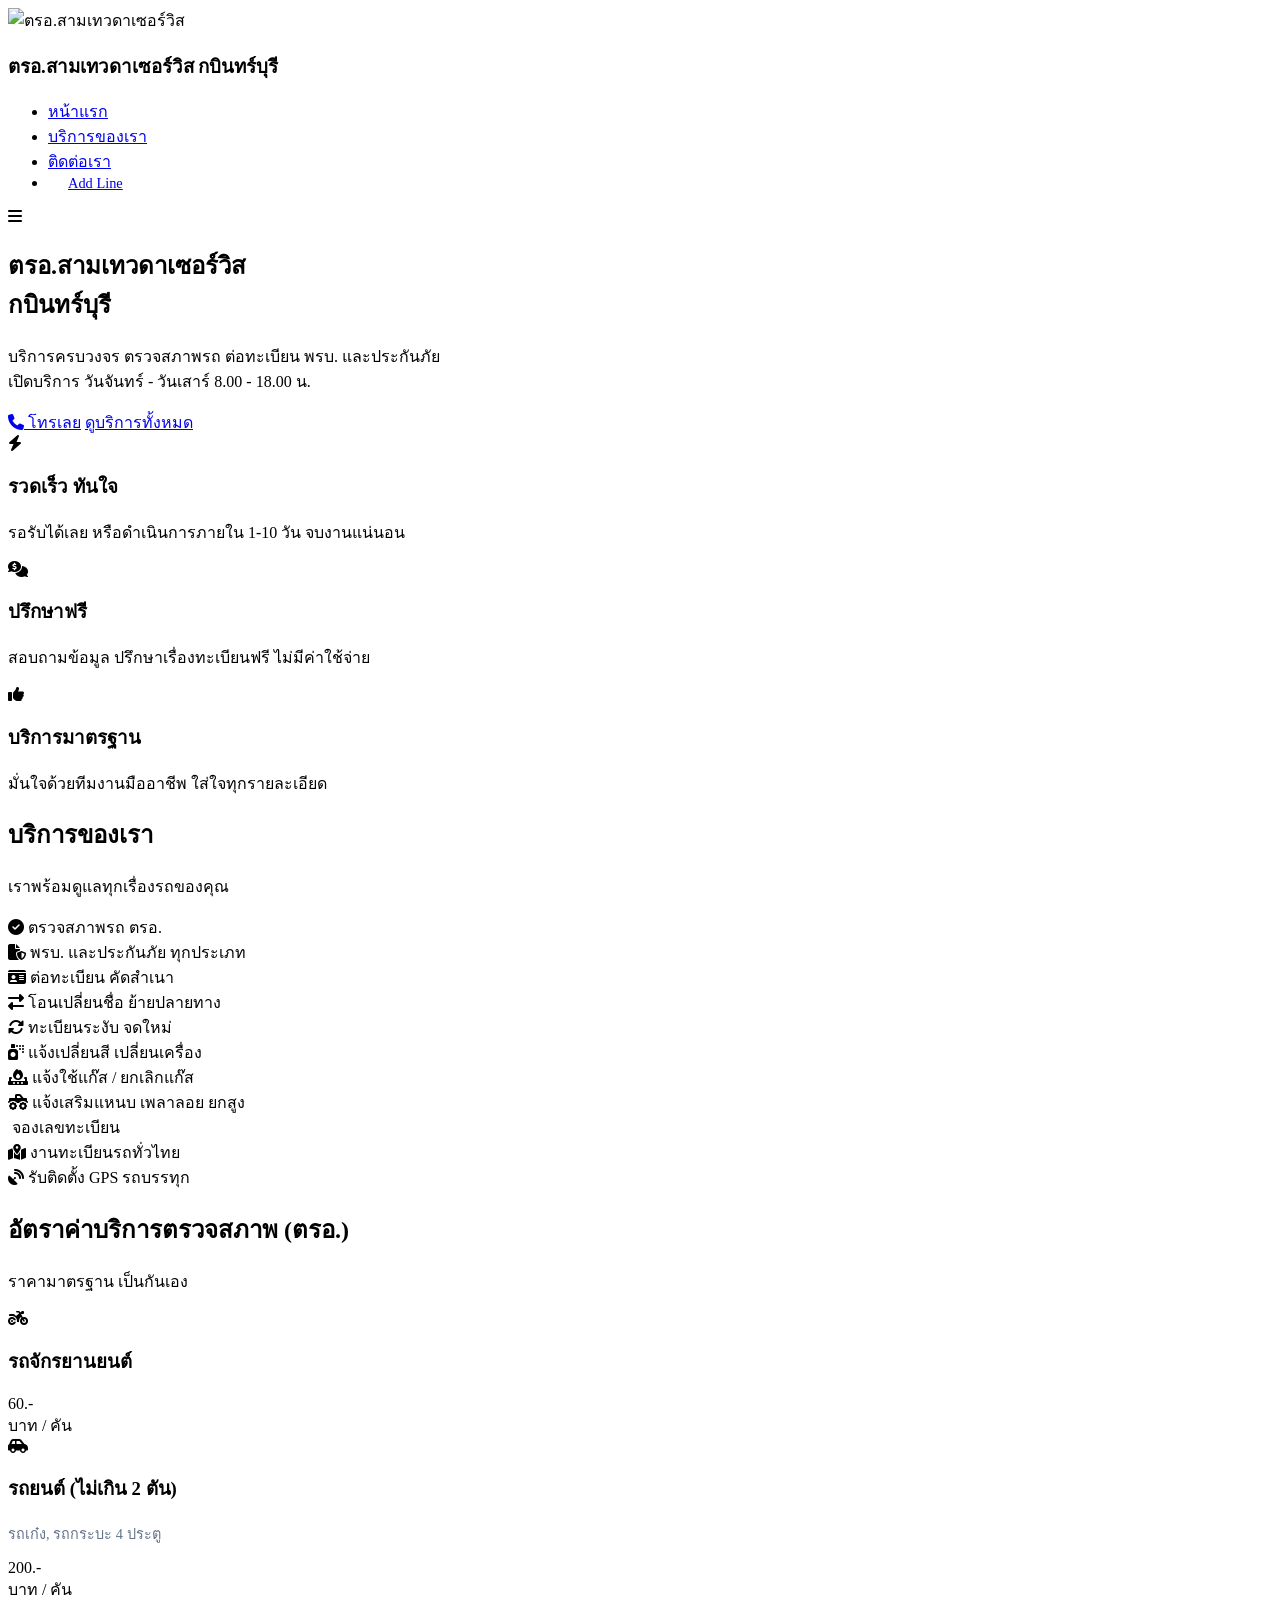
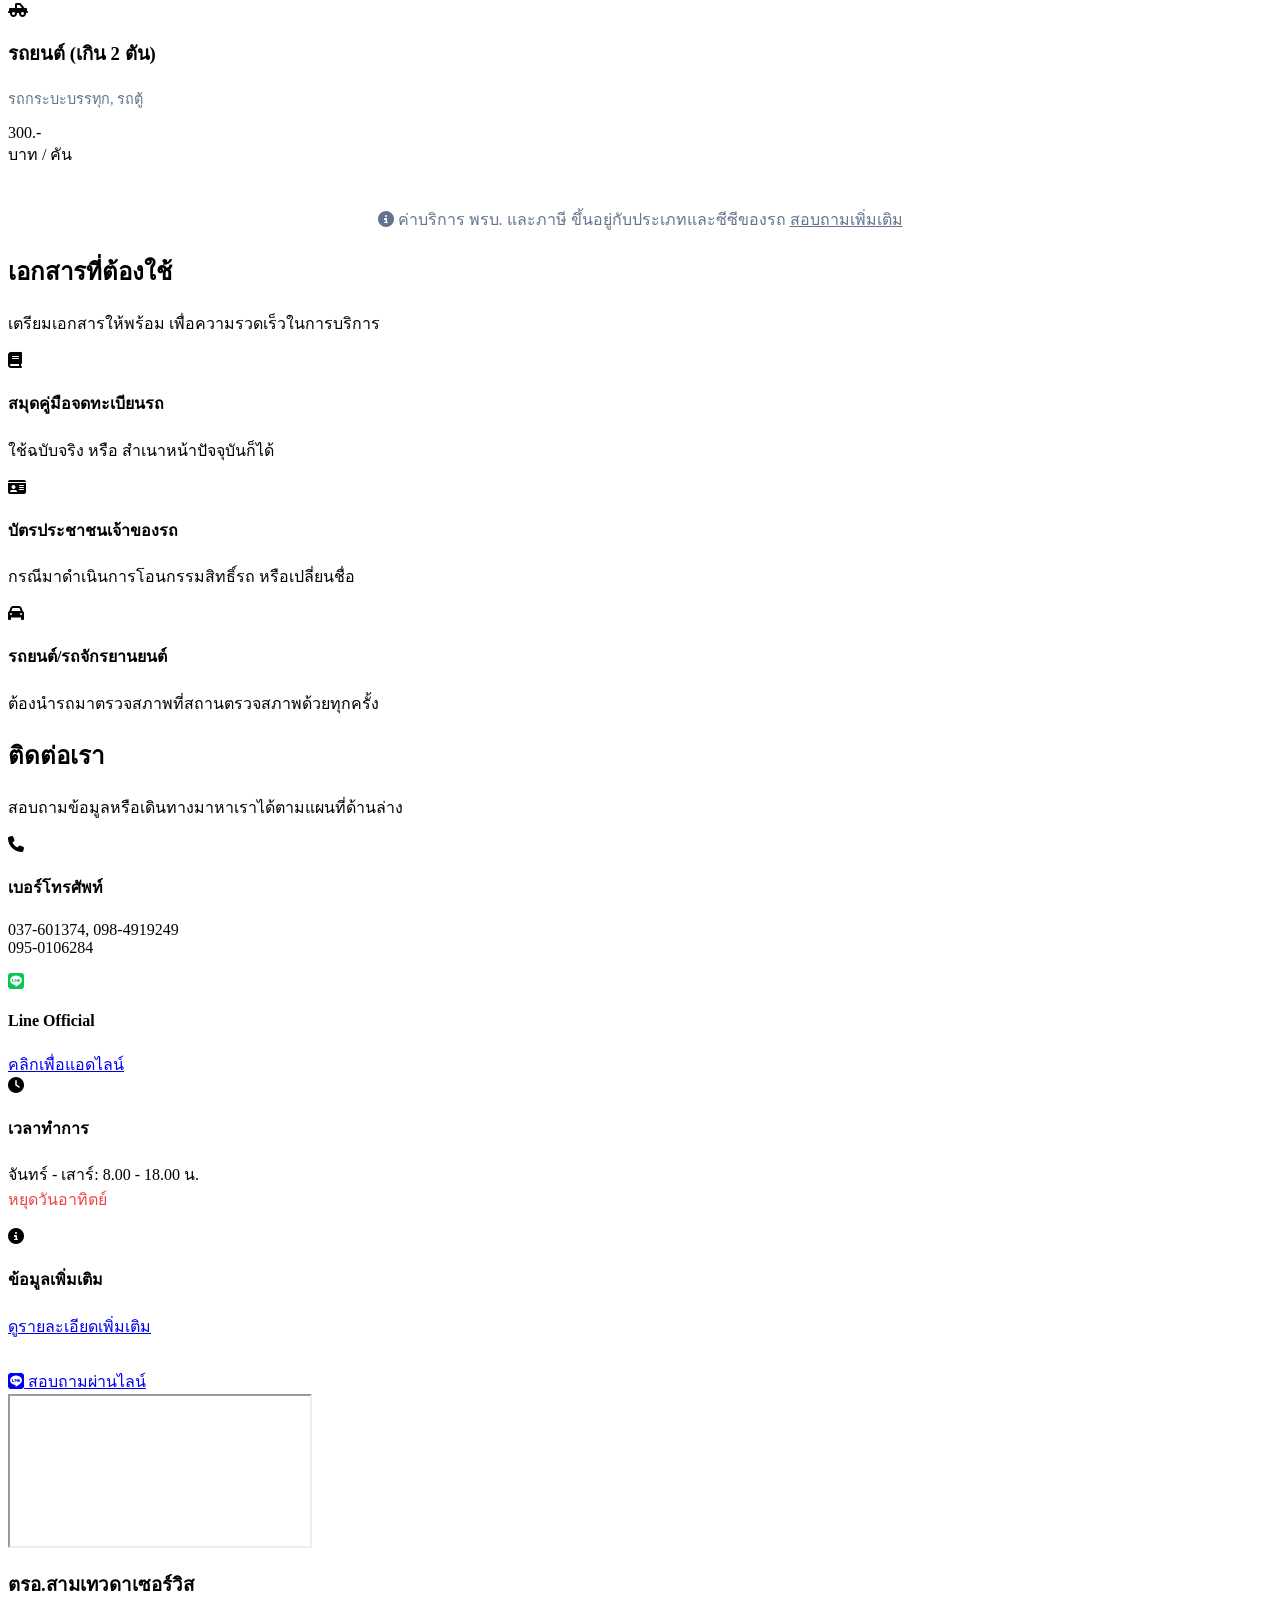
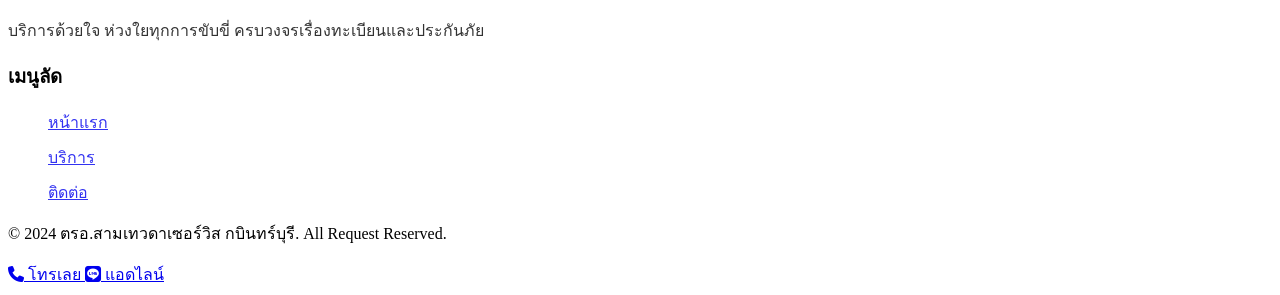
==== index.html @ 5cb48896 "Add files via upload" ====
<!DOCTYPE html>
<html lang="th">

<head>
    <meta charset="UTF-8">
    <meta name="viewport" content="width=device-width, initial-scale=1.0">
    <link rel="icon" href="images/Logo.png" type="image/png">
    <title>ตรอ.สามเทวดาเซอร์วิส กบินทร์บุรี - สถานตรวจสภาพรถครบวงจร</title>
    <meta name="description"
        content="ตรอ.สามเทวดาเซอร์วิส กบินทร์บุรี บริการตรวจสภาพรถ พรบ. ประกันภัย ต่อทะเบียน โอน ย้าย ครบวงจร รวดเร็ว จริงใจ">
    <meta property="og:title" content="ตรอ.สามเทวดาเซอร์วิส กบินทร์บุรี - ตรวจสภาพรถ ต่อทะเบียน ครบวงจร">
    <meta property="og:description"
        content="บริการตรวจสภาพรถ พรบ. ประกันภัย ต่อทะเบียน โอน ย้าย ครบวงจร รวดเร็ว จริงใจ เปิดบริการทุกวันจันทร์-เสาร์">
    <meta property="og:image" content="https://bkps.s3.ap-northeast-1.amazonaws.com/sam-thewada-cover.jpg">
    <!-- Placeholder or use a generic one -->
    <meta property="og:type" content="website">

    <!-- Google Fonts -->
    <link rel="preconnect" href="https://fonts.googleapis.com">
    <link rel="preconnect" href="https://fonts.gstatic.com" crossorigin>
    <link href="https://fonts.googleapis.com/css2?family=Prompt:wght@300;400;500;600;700&display=swap" rel="stylesheet">

    <!-- Font Awesome -->
    <link rel="stylesheet" href="https://cdnjs.cloudflare.com/ajax/libs/font-awesome/6.4.0/css/all.min.css">

    <!-- Custom CSS -->
    <link rel="stylesheet" href="css/style.css">
</head>

<body>

    <!-- Header -->
    <header>
        <div class="container">
            <nav>
                <div class="logo">
                    <img src="images/Logo.png" alt="ตรอ.สามเทวดาเซอร์วิส"
                        style="height: 60px; width: auto; margin-right: 15px;">
                    <h3>ตรอ.สามเทวดาเซอร์วิส <span class="highlight">กบินทร์บุรี</span></h3>
                </div>
                <ul class="nav-links">
                    <li><a href="#home">หน้าแรก</a></li>
                    <li><a href="#services">บริการของเรา</a></li>
                    <li><a href="#contact">ติดต่อเรา</a></li>
                    <li><a href="https://lin.ee/31rnvCD" class="btn btn-primary"
                            style="padding: 8px 20px; font-size: 0.9rem;">Add Line</a></li>
                </ul>
                <div class="mobile-menu-btn">
                    <i class="fa-solid fa-bars"></i>
                </div>
            </nav>
        </div>
    </header>

    <!-- Hero Section -->
    <section id="home" class="hero">
        <div class="container">
            <div class="hero-content">
                <h1>ตรอ.สามเทวดาเซอร์วิส <br><span class="highlight">กบินทร์บุรี</span></h1>
                <p>บริการครบวงจร ตรวจสภาพรถ ต่อทะเบียน พรบ. และประกันภัย<br>เปิดบริการ วันจันทร์ - วันเสาร์ 8.00 - 18.00
                    น.</p>
                <div class="hero-buttons">
                    <a href="tel:0984919249" class="btn btn-primary"><i class="fa-solid fa-phone"></i> โทรเลย</a>
                    <a href="#services" class="btn btn-outline">ดูบริการทั้งหมด</a>
                </div>
            </div>
        </div>
    </section>

    <!-- Highlights -->
    <section class="features">
        <div class="container">
            <div class="features-grid">
                <div class="feature-card">
                    <div class="feature-icon">
                        <i class="fa-solid fa-bolt"></i>
                    </div>
                    <h3>รวดเร็ว ทันใจ</h3>
                    <p>รอรับได้เลย หรือดำเนินการภายใน 1-10 วัน จบงานแน่นอน</p>
                </div>
                <div class="feature-card">
                    <div class="feature-icon">
                        <i class="fa-solid fa-comments-dollar"></i>
                    </div>
                    <h3>ปรึกษาฟรี</h3>
                    <p>สอบถามข้อมูล ปรึกษาเรื่องทะเบียนฟรี ไม่มีค่าใช้จ่าย</p>
                </div>
                <div class="feature-card">
                    <div class="feature-icon">
                        <i class="fa-solid fa-thumbs-up"></i>
                    </div>
                    <h3>บริการมาตรฐาน</h3>
                    <p>มั่นใจด้วยทีมงานมืออาชีพ ใส่ใจทุกรายละเอียด</p>
                </div>
            </div>
        </div>
    </section>



    <!-- Services Section -->
    <section id="services" class="services">
        <div class="container">
            <div class="section-header">
                <h2>บริการของเรา</h2>
                <p>เราพร้อมดูแลทุกเรื่องรถของคุณ</p>
            </div>
            <div class="services-grid">
                <div class="service-item">
                    <i class="fa-solid fa-check-circle"></i>
                    <span class="service-title">ตรวจสภาพรถ ตรอ.</span>
                </div>
                <div class="service-item">
                    <i class="fa-solid fa-file-shield"></i>
                    <span class="service-title">พรบ. และประกันภัย ทุกประเภท</span>
                </div>
                <div class="service-item">
                    <i class="fa-solid fa-id-card"></i>
                    <span class="service-title">ต่อทะเบียน คัดสำเนา</span>
                </div>
                <div class="service-item">
                    <i class="fa-solid fa-right-left"></i>
                    <span class="service-title">โอนเปลี่ยนชื่อ ย้ายปลายทาง</span>
                </div>
                <div class="service-item">
                    <i class="fa-solid fa-rotate"></i>
                    <span class="service-title">ทะเบียนระงับ จดใหม่</span>
                </div>
                <div class="service-item">
                    <i class="fa-solid fa-spray-can"></i>
                    <span class="service-title">แจ้งเปลี่ยนสี เปลี่ยนเครื่อง</span>
                </div>
                <div class="service-item">
                    <i class="fa-solid fa-fire-burner"></i>
                    <span class="service-title">แจ้งใช้แก๊ส / ยกเลิกแก๊ส</span>
                </div>
                <div class="service-item">
                    <i class="fa-solid fa-truck-monster"></i>
                    <span class="service-title">แจ้งเสริมแหนบ เพลาลอย ยกสูง</span>
                </div>
                <div class="service-item">
                    <i class="fa-solid fa-input-numeric"></i>
                    <span class="service-title">จองเลขทะเบียน</span>
                </div>
                <div class="service-item">
                    <i class="fa-solid fa-map-location-dot"></i>
                    <span class="service-title">งานทะเบียนรถทั่วไทย</span>
                </div>
                <div class="service-item">
                    <i class="fa-solid fa-satellite-dish"></i>
                    <span class="service-title">รับติดตั้ง GPS รถบรรทุก</span>
                </div>
            </div>
        </div>
    </section>

    <!-- Pricing Section -->
    <section id="pricing" class="pricing">
        <div class="container">
            <div class="section-header">
                <h2>อัตราค่าบริการตรวจสภาพ (ตรอ.)</h2>
                <p>ราคามาตรฐาน เป็นกันเอง</p>
            </div>
            <div class="pricing-grid">
                <div class="pricing-card">
                    <div class="price-icon"><i class="fa-solid fa-motorcycle"></i></div>
                    <h3>รถจักรยานยนต์</h3>
                    <div class="price-amount">60.-</div>
                    <div class="price-unit">บาท / คัน</div>
                </div>
                <div class="pricing-card">
                    <div class="price-icon"><i class="fa-solid fa-car-side"></i></div>
                    <h3>รถยนต์ (ไม่เกิน 2 ตัน)</h3>
                    <p style="color: #64748b; font-size: 0.9rem;">รถเก๋ง, รถกระบะ 4 ประตู</p>
                    <div class="price-amount">200.-</div>
                    <div class="price-unit">บาท / คัน</div>
                </div>
                <div class="pricing-card">
                    <div class="price-icon"><i class="fa-solid fa-truck-pickup"></i></div>
                    <h3>รถยนต์ (เกิน 2 ตัน)</h3>
                    <p style="color: #64748b; font-size: 0.9rem;">รถกระบะบรรทุก, รถตู้</p>
                    <div class="price-amount">300.-</div>
                    <div class="price-unit">บาท / คัน</div>
                </div>
            </div>
            <div style="text-align: center; margin-top: 40px;">
                <p style="color: #64748b;"><i class="fa-solid fa-circle-info"></i> ค่าบริการ พรบ. และภาษี
                    ขึ้นอยู่กับประเภทและซีซีของรถ <a href="#contact"
                        style="color: var(--secondary-color); text-decoration: underline;">สอบถามเพิ่มเติม</a></p>
            </div>
        </div>
    </section>

    <!-- FAQ Section -->
    <section class="faq">
        <div class="container">
            <div class="section-header">
                <h2>เอกสารที่ต้องใช้</h2>
                <p>เตรียมเอกสารให้พร้อม เพื่อความรวดเร็วในการบริการ</p>
            </div>
            <div class="faq-grid">
                <div class="faq-item">
                    <div class="faq-icon"><i class="fa-solid fa-book"></i></div>
                    <div>
                        <h4>สมุดคู่มือจดทะเบียนรถ</h4>
                        <p>ใช้ฉบับจริง หรือ สำเนาหน้าปัจจุบันก็ได้</p>
                    </div>
                </div>
                <div class="faq-item">
                    <div class="faq-icon"><i class="fa-solid fa-id-card"></i></div>
                    <div>
                        <h4>บัตรประชาชนเจ้าของรถ</h4>
                        <p>กรณีมาดำเนินการโอนกรรมสิทธิ์รถ หรือเปลี่ยนชื่อ</p>
                    </div>
                </div>
                <div class="faq-item">
                    <div class="faq-icon"><i class="fa-solid fa-car"></i></div>
                    <div>
                        <h4>รถยนต์/รถจักรยานยนต์</h4>
                        <p>ต้องนำรถมาตรวจสภาพที่สถานตรวจสภาพด้วยทุกครั้ง</p>
                    </div>
                </div>
            </div>
        </div>
    </section>

    <!-- Map & Contact Info -->
    <section id="contact" class="contact">
        <div class="container">
            <div class="section-header">
                <h2>ติดต่อเรา</h2>
                <p>สอบถามข้อมูลหรือเดินทางมาหาเราได้ตามแผนที่ด้านล่าง</p>
            </div>
            <div class="contact-container">
                <!-- Info Side -->
                <div class="contact-info-card">
                    <div class="contact-item">
                        <div class="contact-icon"><i class="fa-solid fa-phone"></i></div>
                        <div>
                            <h4>เบอร์โทรศัพท์</h4>
                            <p>037-601374, 098-4919249<br>095-0106284</p>
                        </div>
                    </div>
                    <div class="contact-item">
                        <div class="contact-icon"><i class="fa-brands fa-line" style="color: #06c755;"></i></div>
                        <div>
                            <h4>Line Official</h4>
                            <a href="https://lin.ee/31rnvCD" target="_blank" class="link-hover">คลิกเพื่อแอดไลน์</a>
                        </div>
                    </div>
                    <div class="contact-item">
                        <div class="contact-icon"><i class="fa-solid fa-clock"></i></div>
                        <div>
                            <h4>เวลาทำการ</h4>
                            <p>จันทร์ - เสาร์: 8.00 - 18.00 น.<br><span style="color: #ef4444;">หยุดวันอาทิตย์</span>
                            </p>
                        </div>
                    </div>
                    <div class="contact-item">
                        <div class="contact-icon"><i class="fa-solid fa-circle-info"></i></div>
                        <div>
                            <h4>ข้อมูลเพิ่มเติม</h4>
                            <a href="https://shorturl.asia/XlH3n" target="_blank">ดูรายละเอียดเพิ่มเติม</a>
                        </div>
                    </div>

                    <div style="margin-top: 30px;">
                        <a href="https://lin.ee/31rnvCD" class="btn btn-primary" style="width: 100%;">
                            <i class="fa-brands fa-line"></i> สอบถามผ่านไลน์
                        </a>
                    </div>
                </div>



                <!-- Map Side -->
                <div class="map-container">
                    <iframe
                        src="https://www.google.com/maps/embed?pb=!1m18!1m12!1m3!1d3862.583307431798!2d101.7615655759132!3d14.075428789316506!2m3!1f0!2f0!3f0!3m2!1i1024!2i768!4f13.1!3m3!1m2!1s0x311c5770c6555555%3A0x6b5c0c8c0c8c0c8c!2z4LiV4Lij4LitLuC4quC4suC4oeC5gOC4l-C4p-C4lOC4suC5gOC4i-C4reC4o-C5jOC4p--C4tOC4qQ!5e0!3m2!1sth!2sth!4v1700000000000!5m2!1sth!2sth"
                        allowfullscreen="" loading="lazy" referrerpolicy="no-referrer-when-downgrade">
                    </iframe>
                </div>
            </div>
            <!-- Fix Map Iframe source -->
            <script>
                // Post-load fix to try setting a working map or just a button if it fails
                const mapFrame = document.querySelector('.map-container iframe');
                // Using a search query embed which is free and works
                mapFrame.src = "https://maps.google.com/maps?q=ตรอ.สามเทวดาเซอร์วิส+กบินทร์บุรี&t=&z=15&ie=UTF8&iwloc=&output=embed";
            </script>
        </div>
    </section>

    <!-- Footer -->
    <footer>
        <div class="container">
            <div class="footer-content">
                <div class="footer-col" style="flex: 1; min-width: 250px;">
                    <h3>ตรอ.สามเทวดาเซอร์วิส</h3>
                    <p style="opacity: 0.8;">บริการด้วยใจ ห่วงใยทุกการขับขี่ ครบวงจรเรื่องทะเบียนและประกันภัย</p>
                </div>
                <div class="footer-col">
                    <h3>เมนูลัด</h3>
                    <ul style="list-style: none; opacity: 0.8;">
                        <li style="margin-bottom: 10px;"><a href="#home">หน้าแรก</a></li>
                        <li style="margin-bottom: 10px;"><a href="#services">บริการ</a></li>
                        <li><a href="#contact">ติดต่อ</a></li>
                    </ul>
                </div>
            </div>
            <div class="footer-bottom">
                <p>&copy; 2024 ตรอ.สามเทวดาเซอร์วิส กบินทร์บุรี. All Request Reserved.</p>
            </div>
        </div>
    </footer>

    <div class="sticky-footer">
        <a href="tel:0984919249" class="sticky-btn call">
            <i class="fa-solid fa-phone"></i> โทรเลย
        </a>
        <a href="https://lin.ee/31rnvCD" target="_blank" class="sticky-btn line">
            <i class="fa-brands fa-line"></i> แอดไลน์
        </a>
    </div>

    <script src="js/script.js"></script>
</body>

</html>
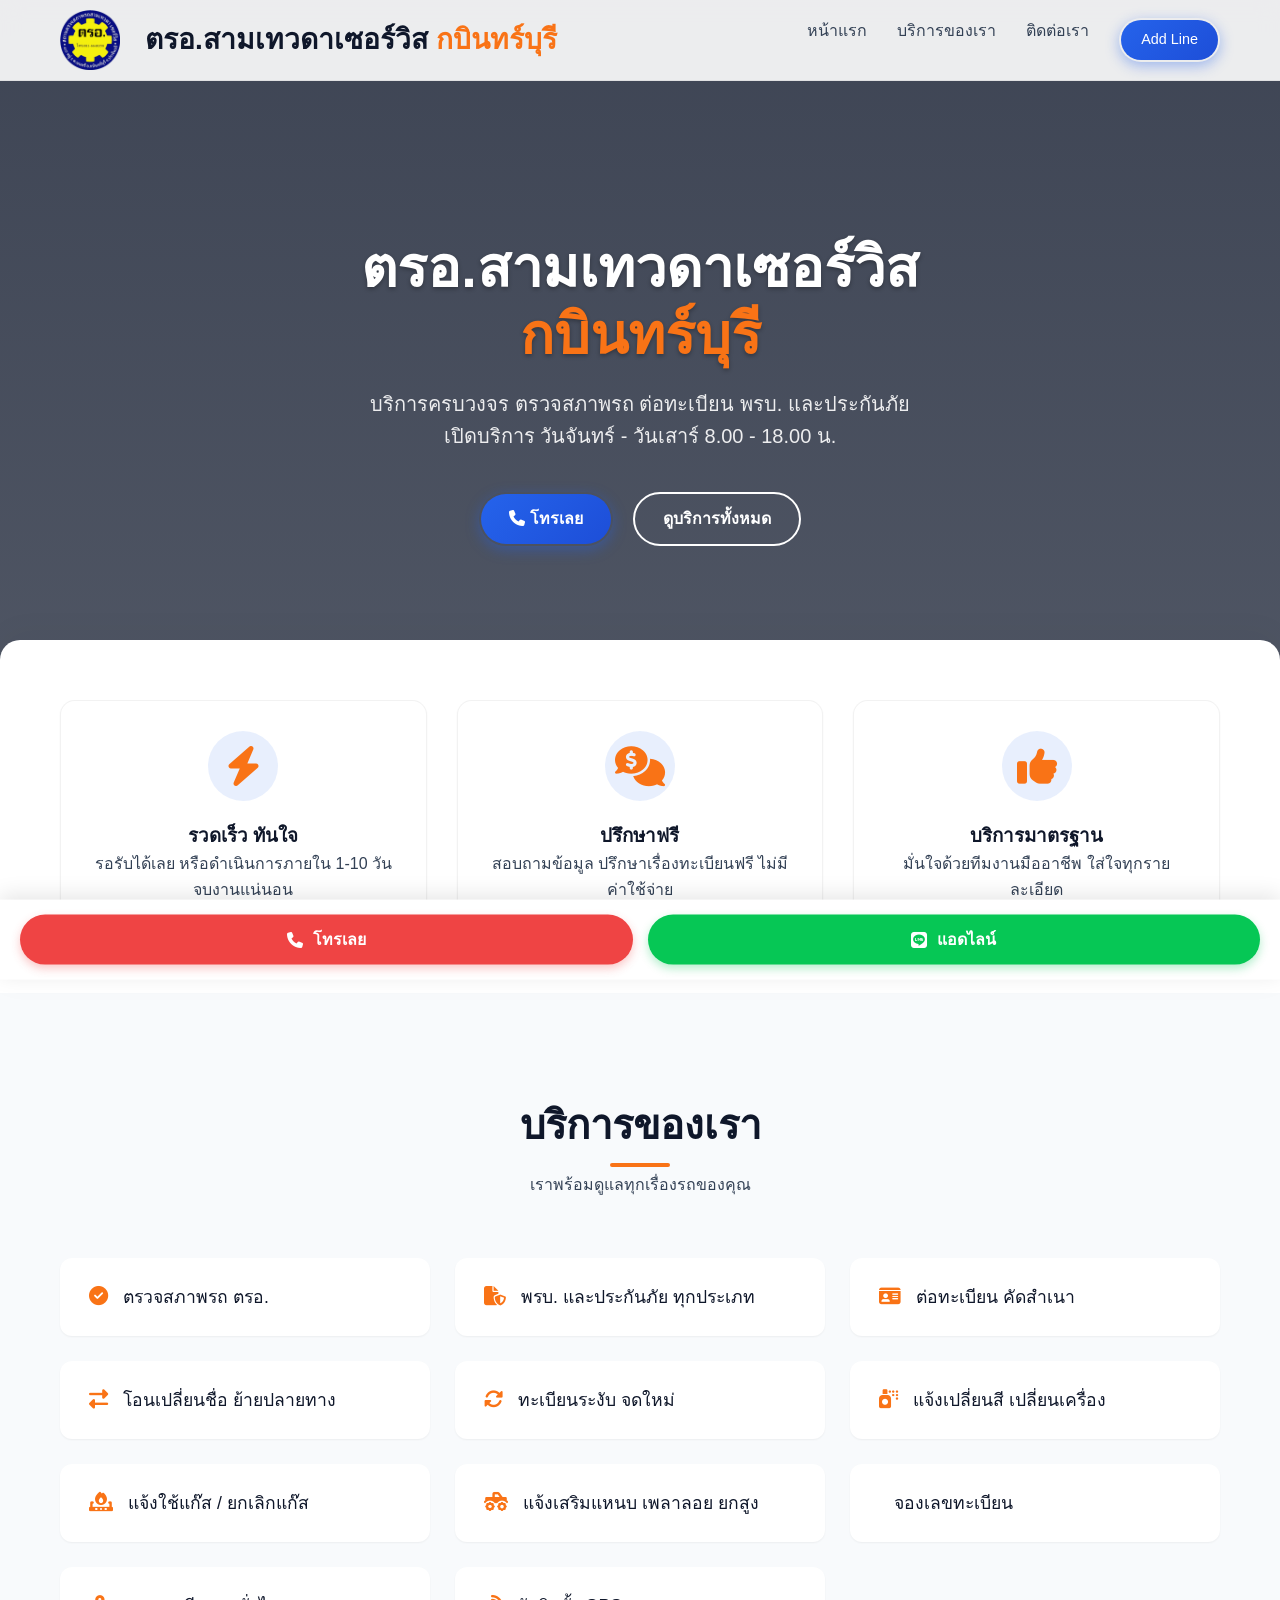
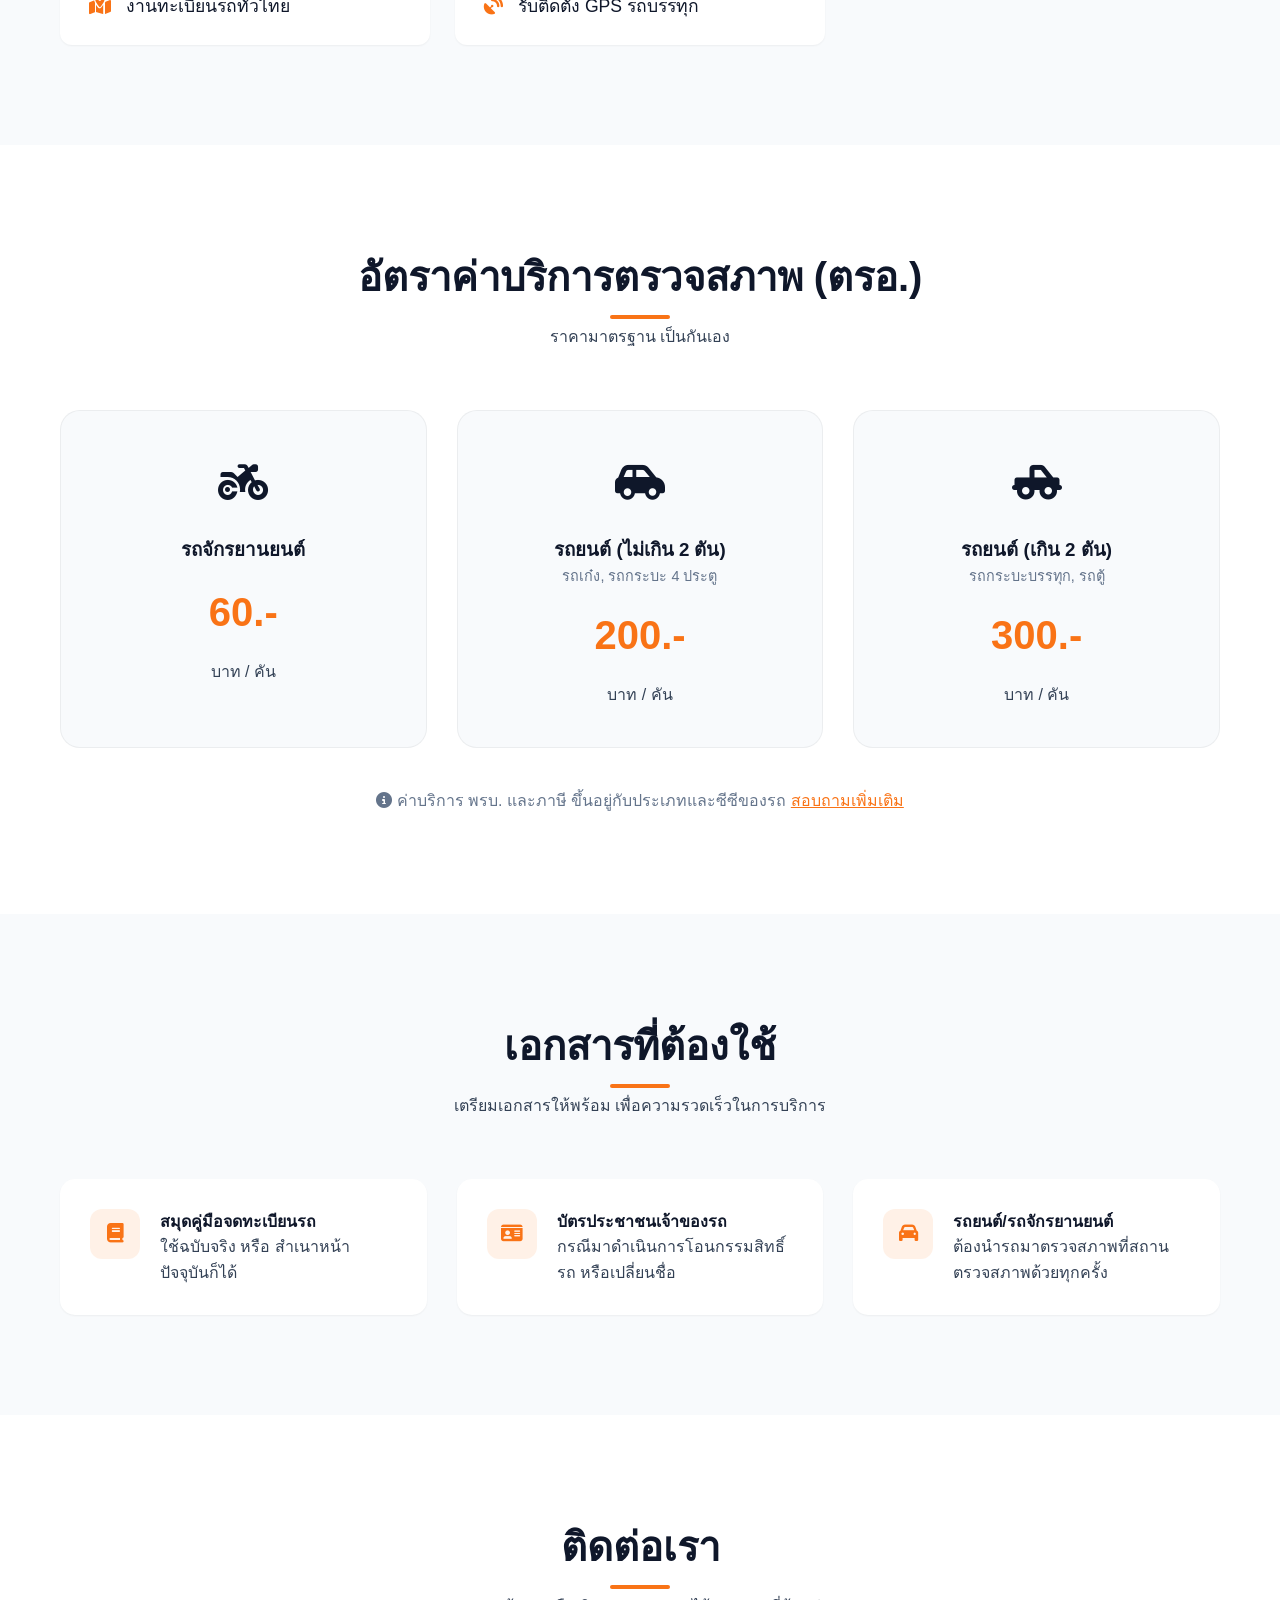
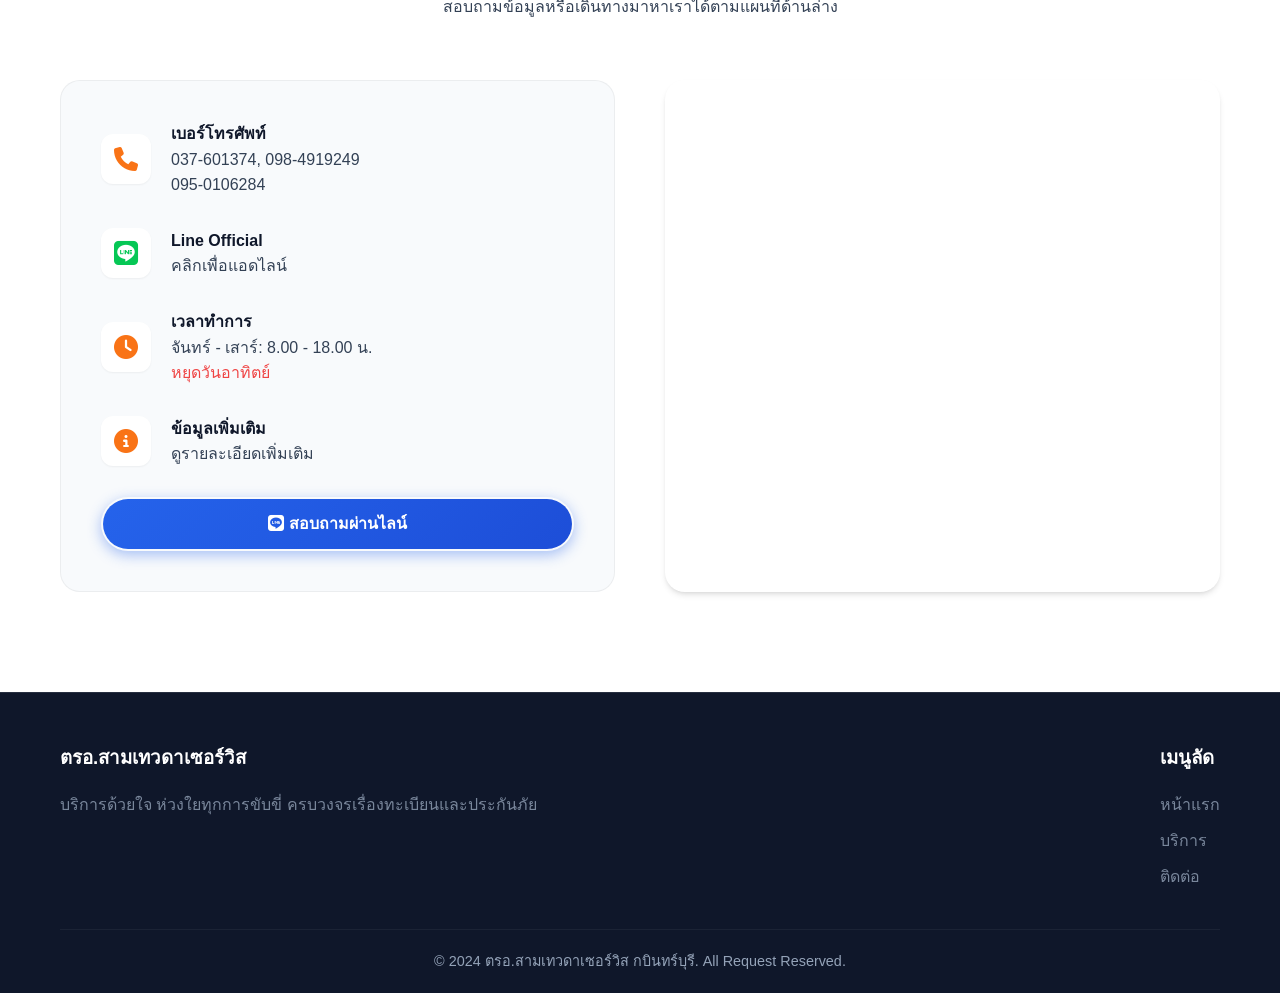
==== commit 1c3b8c76: "edit panht file" ====
--- a/index.html
+++ b/index.html
@@ -4,7 +4,7 @@
 <head>
     <meta charset="UTF-8">
     <meta name="viewport" content="width=device-width, initial-scale=1.0">
-    <link rel="icon" href="images/Logo.png" type="image/png">
+    <link rel="icon" href="Logo.png" type="image/png">
     <title>ตรอ.สามเทวดาเซอร์วิส กบินทร์บุรี - สถานตรวจสภาพรถครบวงจร</title>
     <meta name="description"
         content="ตรอ.สามเทวดาเซอร์วิส กบินทร์บุรี บริการตรวจสภาพรถ พรบ. ประกันภัย ต่อทะเบียน โอน ย้าย ครบวงจร รวดเร็ว จริงใจ">
@@ -24,7 +24,7 @@
     <link rel="stylesheet" href="https://cdnjs.cloudflare.com/ajax/libs/font-awesome/6.4.0/css/all.min.css">
 
     <!-- Custom CSS -->
-    <link rel="stylesheet" href="css/style.css">
+    <link rel="stylesheet" href="style.css">
 </head>
 
 <body>
@@ -34,7 +34,7 @@
         <div class="container">
             <nav>
                 <div class="logo">
-                    <img src="images/Logo.png" alt="ตรอ.สามเทวดาเซอร์วิส"
+                    <img src="Logo.png" alt="ตรอ.สามเทวดาเซอร์วิส"
                         style="height: 60px; width: auto; margin-right: 15px;">
                     <h3>ตรอ.สามเทวดาเซอร์วิส <span class="highlight">กบินทร์บุรี</span></h3>
                 </div>
@@ -323,7 +323,7 @@
         </a>
     </div>
 
-    <script src="js/script.js"></script>
+    <script src="script.js"></script>
 </body>
 
-</html>+</html>
--- a/style.css
+++ b/style.css
@@ -0,0 +1,602 @@
+:root {
+    --primary-color: #0F172A;
+    /* Deep Navy */
+    --secondary-color: #F97316;
+    /* Vibrant Orange */
+    --accent-color: #38BDF8;
+    /* Sky Blue */
+    --text-color: #334155;
+    --light-bg: #F8FAFC;
+    --white: #FFFFFF;
+    --glass-bg: rgba(255, 255, 255, 0.9);
+    --glass-border: rgba(255, 255, 255, 0.2);
+    --shadow-sm: 0 1px 2px 0 rgb(0 0 0 / 0.05);
+    --shadow-md: 0 4px 6px -1px rgb(0 0 0 / 0.1), 0 2px 4px -2px rgb(0 0 0 / 0.1);
+    --shadow-lg: 0 10px 15px -3px rgb(0 0 0 / 0.1), 0 4px 6px -4px rgb(0 0 0 / 0.1);
+    --font-main: 'Prompt', sans-serif;
+}
+
+* {
+    margin: 0;
+    padding: 0;
+    box-sizing: border-box;
+    scroll-behavior: smooth;
+}
+
+body {
+    font-family: var(--font-main);
+    color: var(--text-color);
+    background-color: var(--light-bg);
+    line-height: 1.6;
+    overflow-x: hidden;
+}
+
+/* Typography */
+h1,
+h2,
+h3,
+h4 {
+    font-weight: 600;
+    color: var(--primary-color);
+}
+
+a {
+    text-decoration: none;
+    color: inherit;
+    transition: all 0.3s ease;
+}
+
+.container {
+    max-width: 1200px;
+    margin: 0 auto;
+    padding: 0 20px;
+}
+
+.btn {
+    display: inline-block;
+    padding: 12px 28px;
+    border-radius: 50px;
+    font-weight: 600;
+    cursor: pointer;
+    transition: all 0.3s ease;
+    text-align: center;
+}
+
+.btn-primary {
+    background: linear-gradient(135deg, #2563EB, #1D4ED8);
+    color: var(--white);
+    border: 2px solid transparent;
+    background-clip: padding-box;
+    position: relative;
+    box-shadow: 0 4px 14px 0 rgba(37, 99, 235, 0.39);
+}
+
+.btn-primary::before {
+    content: '';
+    position: absolute;
+    top: -2px;
+    bottom: -2px;
+    left: -2px;
+    right: -2px;
+    background: var(--gradient-accent);
+    z-index: -1;
+    border-radius: 50px;
+}
+
+.btn-primary:hover {
+    transform: translateY(-2px);
+    box-shadow: 0 6px 20px 0 rgba(37, 99, 235, 0.23);
+}
+
+.btn-outline {
+    border: 2px solid var(--white);
+    color: var(--white);
+    background: transparent;
+}
+
+.btn-outline:hover {
+    background: var(--white);
+    color: var(--primary-color);
+}
+
+/* Header */
+header {
+    background: var(--glass-bg);
+    backdrop-filter: blur(10px);
+    -webkit-backdrop-filter: blur(10px);
+    position: fixed;
+    width: 100%;
+    top: 0;
+    z-index: 1000;
+    border-bottom: 1px solid rgba(0, 0, 0, 0.05);
+}
+
+nav {
+    display: flex;
+    justify-content: space-between;
+    align-items: center;
+    height: 80px;
+}
+
+.logo {
+    font-size: 1.5rem;
+    font-weight: 700;
+    color: var(--primary-color);
+    display: flex;
+    align-items: center;
+    gap: 10px;
+}
+
+.logo span {
+    color: var(--secondary-color);
+}
+
+.nav-links {
+    display: flex;
+    gap: 30px;
+    list-style: none;
+}
+
+.nav-links a {
+    font-weight: 500;
+    position: relative;
+}
+
+.nav-links a::after {
+    content: '';
+    position: absolute;
+    width: 0;
+    height: 2px;
+    bottom: -4px;
+    left: 0;
+    background-color: var(--secondary-color);
+    transition: width 0.3s ease;
+}
+
+.nav-links a:hover::after {
+    width: 100%;
+}
+
+.mobile-menu-btn {
+    display: none;
+    font-size: 1.5rem;
+    cursor: pointer;
+}
+
+/* Hero Section */
+.hero {
+    padding: 160px 0 100px;
+    background: linear-gradient(rgba(15, 23, 42, 0.8), rgba(15, 23, 42, 0.7)), url('../images/Banner.png');
+    background-size: cover;
+    background-position: center;
+    background-attachment: fixed;
+    color: var(--white);
+    text-align: center;
+    min-height: 80vh;
+    display: flex;
+    align-items: center;
+    position: relative;
+    overflow: hidden;
+}
+
+.hero-content {
+    position: relative;
+    z-index: 1;
+    max-width: 800px;
+    margin: 0 auto;
+}
+
+.hero h1 {
+    font-size: 3.5rem;
+    line-height: 1.2;
+    margin-bottom: 20px;
+    color: var(--white);
+    text-shadow: 0 2px 4px rgba(0, 0, 0, 0.3);
+}
+
+.hero p {
+    font-size: 1.25rem;
+    margin-bottom: 40px;
+    opacity: 0.9;
+}
+
+.highlight {
+    color: var(--secondary-color);
+    font-weight: 700;
+}
+
+.hero-buttons {
+    display: flex;
+    gap: 20px;
+    justify-content: center;
+    flex-wrap: wrap;
+}
+
+/* Features/Highlights */
+.features {
+    padding: 60px 0;
+    background: var(--white);
+    margin-top: -80px;
+    position: relative;
+    z-index: 10;
+    border-radius: 20px 20px 0 0;
+    box-shadow: 0 -10px 30px rgba(0, 0, 0, 0.03);
+}
+
+.features-grid {
+    display: grid;
+    grid-template-columns: repeat(auto-fit, minmax(280px, 1fr));
+    gap: 30px;
+}
+
+.feature-card {
+    text-align: center;
+    padding: 30px;
+    border-radius: 15px;
+    background: var(--white);
+    box-shadow: var(--shadow-sm);
+    border: 1px solid rgba(0, 0, 0, 0.05);
+    transition: transform 0.3s ease, box-shadow 0.3s ease;
+}
+
+.feature-card:hover {
+    transform: translateY(-5px);
+    box-shadow: var(--shadow-lg);
+}
+
+.feature-icon {
+    font-size: 2.5rem;
+    color: var(--secondary-color);
+    margin-bottom: 15px;
+    background: rgba(37, 99, 235, 0.1);
+    width: 70px;
+    height: 70px;
+    display: flex;
+    align-items: center;
+    justify-content: center;
+    border-radius: 50%;
+    margin: 0 auto 20px;
+}
+
+/* Services Section */
+.services {
+    padding: 100px 0;
+    background: var(--light-bg);
+}
+
+.section-header {
+    text-align: center;
+    margin-bottom: 60px;
+}
+
+.section-header h2 {
+    font-size: 2.5rem;
+    margin-bottom: 15px;
+    position: relative;
+    display: inline-block;
+}
+
+.section-header h2::after {
+    content: '';
+    position: absolute;
+    bottom: -10px;
+    left: 50%;
+    transform: translateX(-50%);
+    width: 60px;
+    height: 4px;
+    background: var(--secondary-color);
+    border-radius: 2px;
+}
+
+.services-grid {
+    display: grid;
+    grid-template-columns: repeat(auto-fill, minmax(300px, 1fr));
+    gap: 25px;
+}
+
+.service-item {
+    background: var(--white);
+    padding: 25px;
+    border-radius: 12px;
+    box-shadow: var(--shadow-sm);
+    display: flex;
+    align-items: flex-start;
+    gap: 15px;
+    transition: all 0.3s ease;
+    border-left: 4px solid transparent;
+}
+
+.service-item:hover {
+    border-left: 4px solid var(--secondary-color);
+    box-shadow: var(--shadow-md);
+    transform: translateX(5px);
+}
+
+.service-item i {
+    color: var(--secondary-color);
+    font-size: 1.2rem;
+    margin-top: 4px;
+}
+
+.service-title {
+    font-weight: 500;
+    font-size: 1.1rem;
+    color: var(--primary-color);
+}
+
+/* Cta Section */
+.cta-section {
+    padding: 80px 0;
+    background: linear-gradient(135deg, var(--primary-color), #1e293b);
+    color: var(--white);
+    text-align: center;
+}
+
+/* Contact Section */
+.contact {
+    padding: 100px 0;
+    background: var(--white);
+}
+
+.contact-container {
+    display: grid;
+    grid-template-columns: 1fr 1fr;
+    gap: 50px;
+    align-items: start;
+}
+
+.contact-info-card {
+    background: var(--light-bg);
+    padding: 40px;
+    border-radius: 20px;
+    border: 1px solid rgba(0, 0, 0, 0.05);
+}
+
+.contact-item {
+    display: flex;
+    align-items: center;
+    gap: 20px;
+    margin-bottom: 30px;
+}
+
+.contact-icon {
+    width: 50px;
+    height: 50px;
+    background: var(--white);
+    border-radius: 12px;
+    display: flex;
+    align-items: center;
+    justify-content: center;
+    color: var(--secondary-color);
+    font-size: 1.5rem;
+    box-shadow: var(--shadow-sm);
+}
+
+.map-container {
+    height: 100%;
+    min-height: 450px;
+    border-radius: 20px;
+    overflow: hidden;
+    box-shadow: var(--shadow-md);
+}
+
+.map-container iframe {
+    width: 100%;
+    height: 100%;
+    border: none;
+}
+
+/* Footer */
+footer {
+    background: var(--primary-color);
+    color: #94a3b8;
+    padding: 50px 0 20px;
+    border-top: 1px solid rgba(255, 255, 255, 0.1);
+}
+
+.footer-content {
+    display: flex;
+    justify-content: space-between;
+    flex-wrap: wrap;
+    gap: 40px;
+    margin-bottom: 40px;
+}
+
+.footer-col h3 {
+    color: var(--white);
+    margin-bottom: 20px;
+}
+
+.footer-bottom {
+    text-align: center;
+    padding-top: 20px;
+    border-top: 1px solid rgba(255, 255, 255, 0.05);
+    font-size: 0.9rem;
+}
+
+/* Responsive */
+@media (max-width: 768px) {
+    .nav-links {
+        display: none;
+        flex-direction: column;
+        position: absolute;
+        top: 80px;
+        left: 0;
+        width: 100%;
+        background: var(--white);
+        padding: 20px;
+        box-shadow: var(--shadow-lg);
+        text-align: center;
+    }
+
+    .nav-links.active {
+        display: flex;
+    }
+
+    .mobile-menu-btn {
+        display: block;
+    }
+
+    .hero h1 {
+        font-size: 2.2rem;
+    }
+
+    .contact-container {
+        grid-template-columns: 1fr;
+    }
+
+    h1 {
+        font-size: 2rem;
+    }
+}
+
+/* Pricing Section */
+.pricing {
+    padding: 100px 0;
+    background: var(--white);
+    position: relative;
+    z-index: 5;
+}
+
+.pricing-grid {
+    display: grid;
+    grid-template-columns: repeat(auto-fit, minmax(250px, 1fr));
+    gap: 30px;
+    margin-top: 40px;
+}
+
+.pricing-card {
+    background: var(--light-bg);
+    padding: 40px 30px;
+    border-radius: 20px;
+    text-align: center;
+    transition: all 0.3s ease;
+    border: 1px solid rgba(0, 0, 0, 0.05);
+    position: relative;
+    overflow: hidden;
+}
+
+.pricing-card:hover {
+    transform: translateY(-10px);
+    box-shadow: var(--shadow-lg);
+    border-color: var(--secondary-color);
+}
+
+.pricing-card::before {
+    content: '';
+    position: absolute;
+    top: 0;
+    left: 0;
+    width: 100%;
+    height: 5px;
+    background: var(--secondary-color);
+    transform: scaleX(0);
+    transition: transform 0.3s ease;
+}
+
+.pricing-card:hover::before {
+    transform: scaleX(1);
+}
+
+.price-icon {
+    font-size: 2.5rem;
+    color: var(--primary-color);
+    margin-bottom: 20px;
+}
+
+.price-amount {
+    font-size: 2.5rem;
+    font-weight: 700;
+    color: var(--secondary-color);
+    margin: 15px 0;
+}
+
+.price-unit {
+    font-size: 1rem;
+    color: var(--text-color);
+    font-weight: 400;
+}
+
+/* FAQ Section */
+.faq {
+    padding: 100px 0;
+    background: var(--light-bg);
+}
+
+.faq-grid {
+    display: grid;
+    grid-template-columns: repeat(auto-fit, minmax(300px, 1fr));
+    gap: 30px;
+}
+
+.faq-item {
+    background: var(--white);
+    padding: 30px;
+    border-radius: 15px;
+    box-shadow: var(--shadow-sm);
+    display: flex;
+    gap: 20px;
+    align-items: flex-start;
+}
+
+.faq-icon {
+    min-width: 50px;
+    height: 50px;
+    background: rgba(249, 115, 22, 0.1);
+    border-radius: 12px;
+    display: flex;
+    align-items: center;
+    justify-content: center;
+    color: var(--secondary-color);
+    font-size: 1.2rem;
+}
+
+/* Sticky Footer (Mobile) */
+.sticky-footer {
+    position: fixed;
+    bottom: 0;
+    left: 0;
+    width: 100%;
+    background: var(--white);
+    padding: 15px 20px;
+    display: flex;
+    gap: 15px;
+    box-shadow: 0 -5px 20px rgba(0, 0, 0, 0.1);
+    z-index: 2000;
+    transform: translateY(100%);
+    transition: transform 0.3s ease;
+}
+
+@media (max-width: 768px) {
+    .sticky-footer {
+        transform: translateY(0);
+    }
+
+    body {
+        padding-bottom: 80px;
+        /* Prevent content from being hidden */
+    }
+}
+
+.sticky-btn {
+    flex: 1;
+    display: flex;
+    align-items: center;
+    justify-content: center;
+    gap: 10px;
+    padding: 12px;
+    border-radius: 50px;
+    font-weight: 600;
+    color: var(--white);
+    font-size: 1rem;
+}
+
+.sticky-btn.call {
+    background: #ef4444;
+    box-shadow: 0 4px 10px rgba(239, 68, 68, 0.3);
+}
+
+.sticky-btn.line {
+    background: #06c755;
+    box-shadow: 0 4px 10px rgba(6, 199, 85, 0.3);
+}
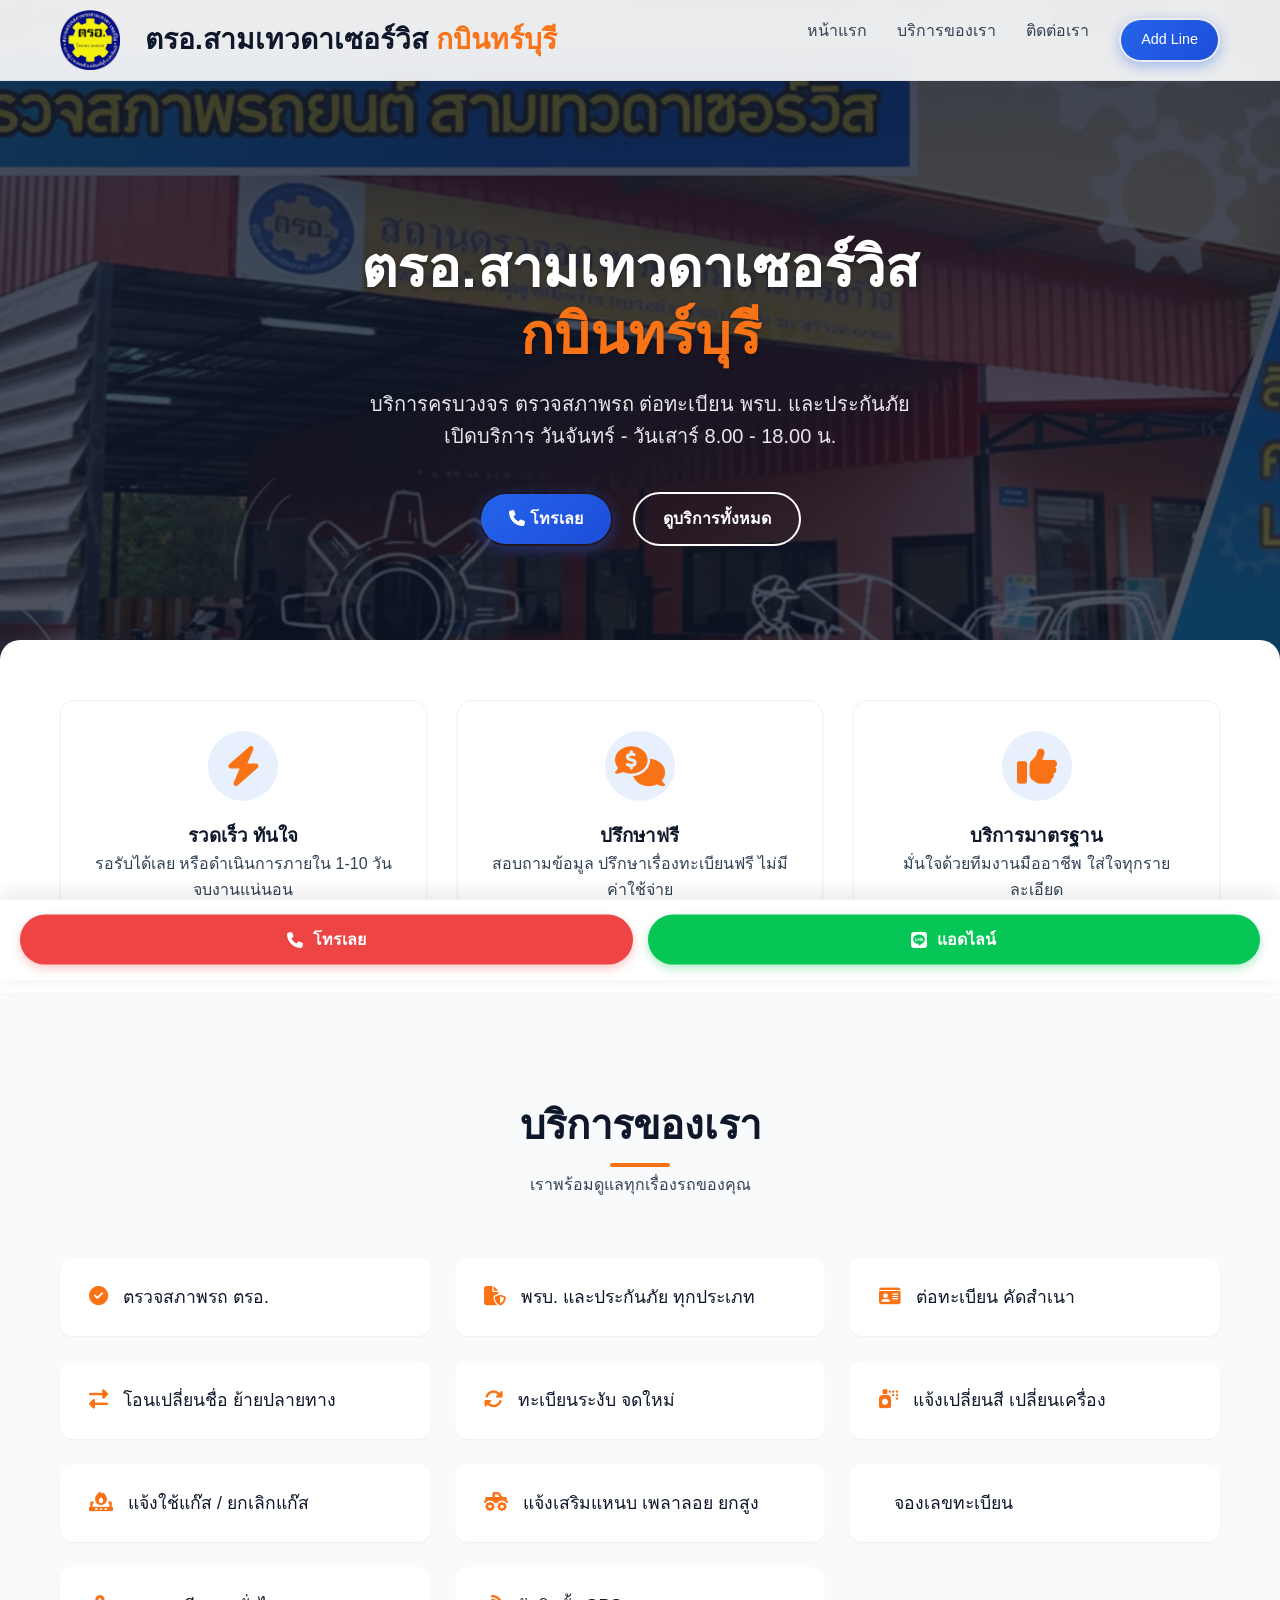
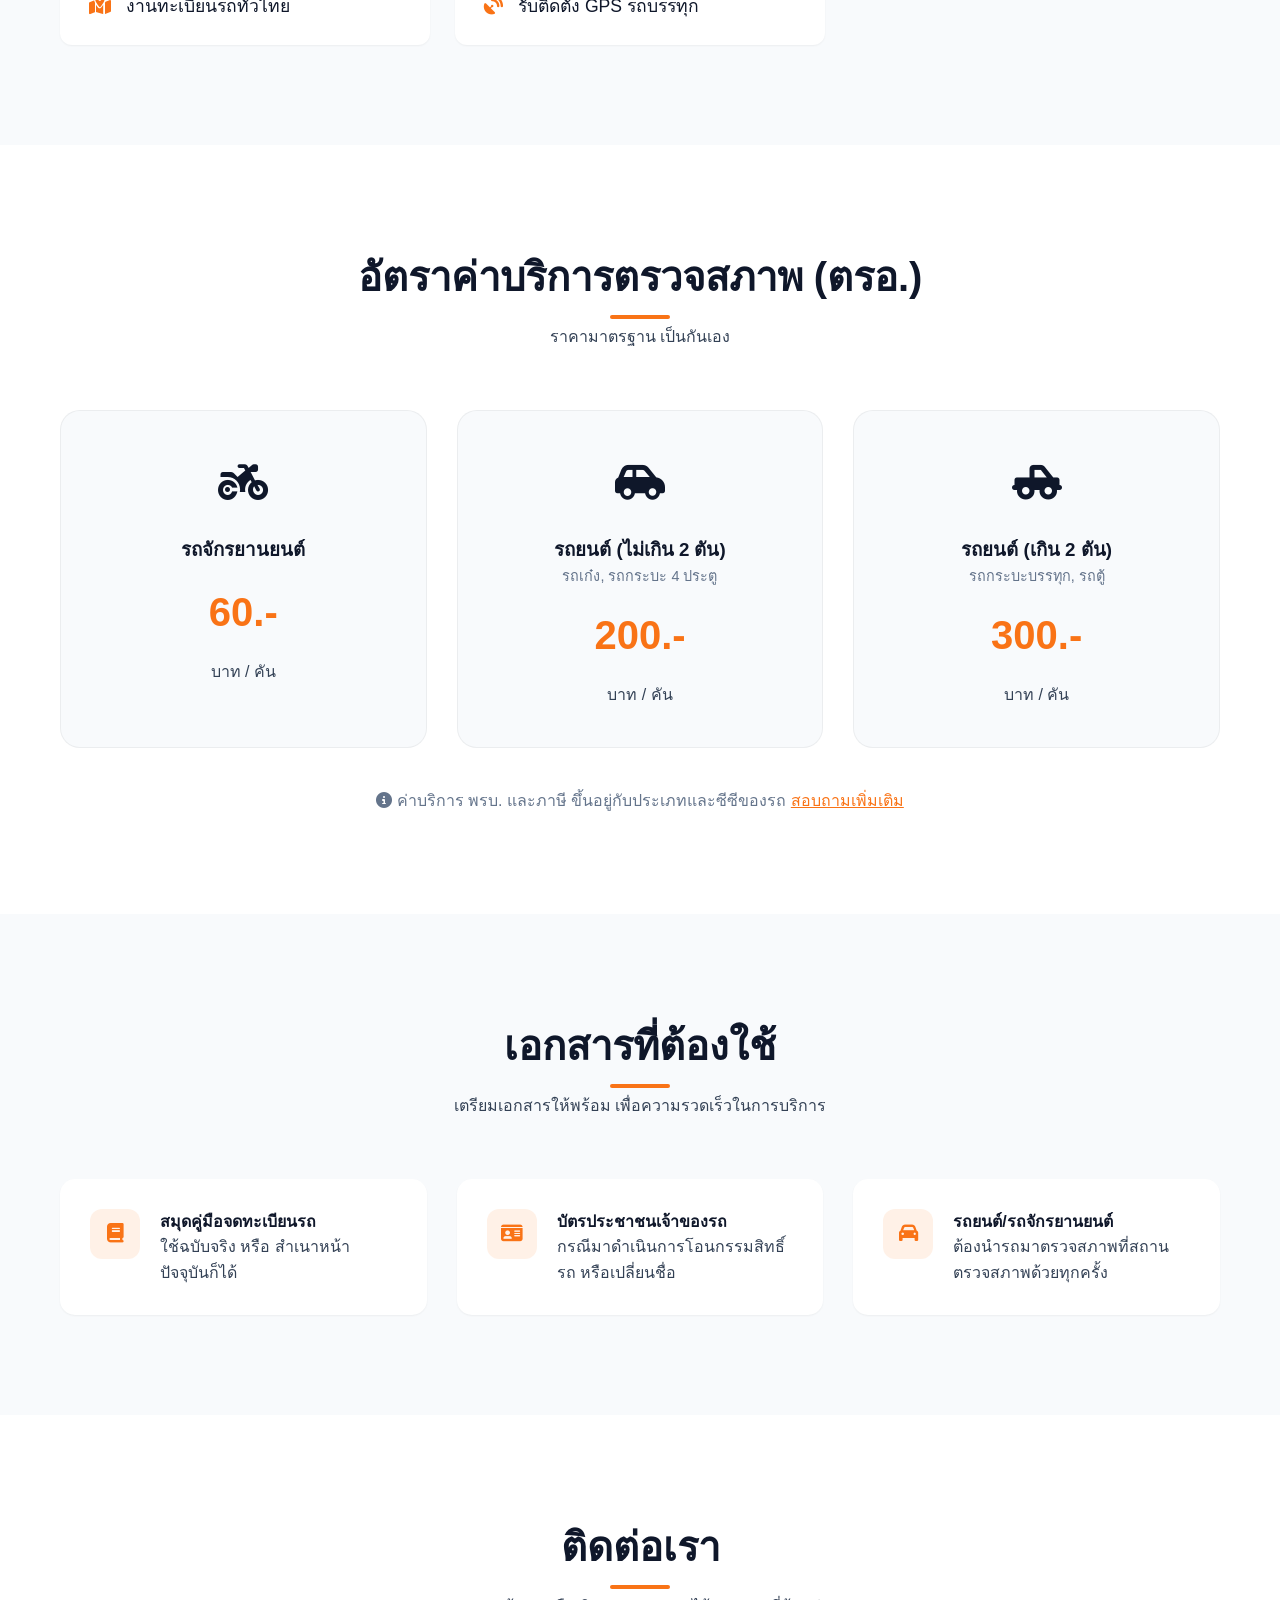
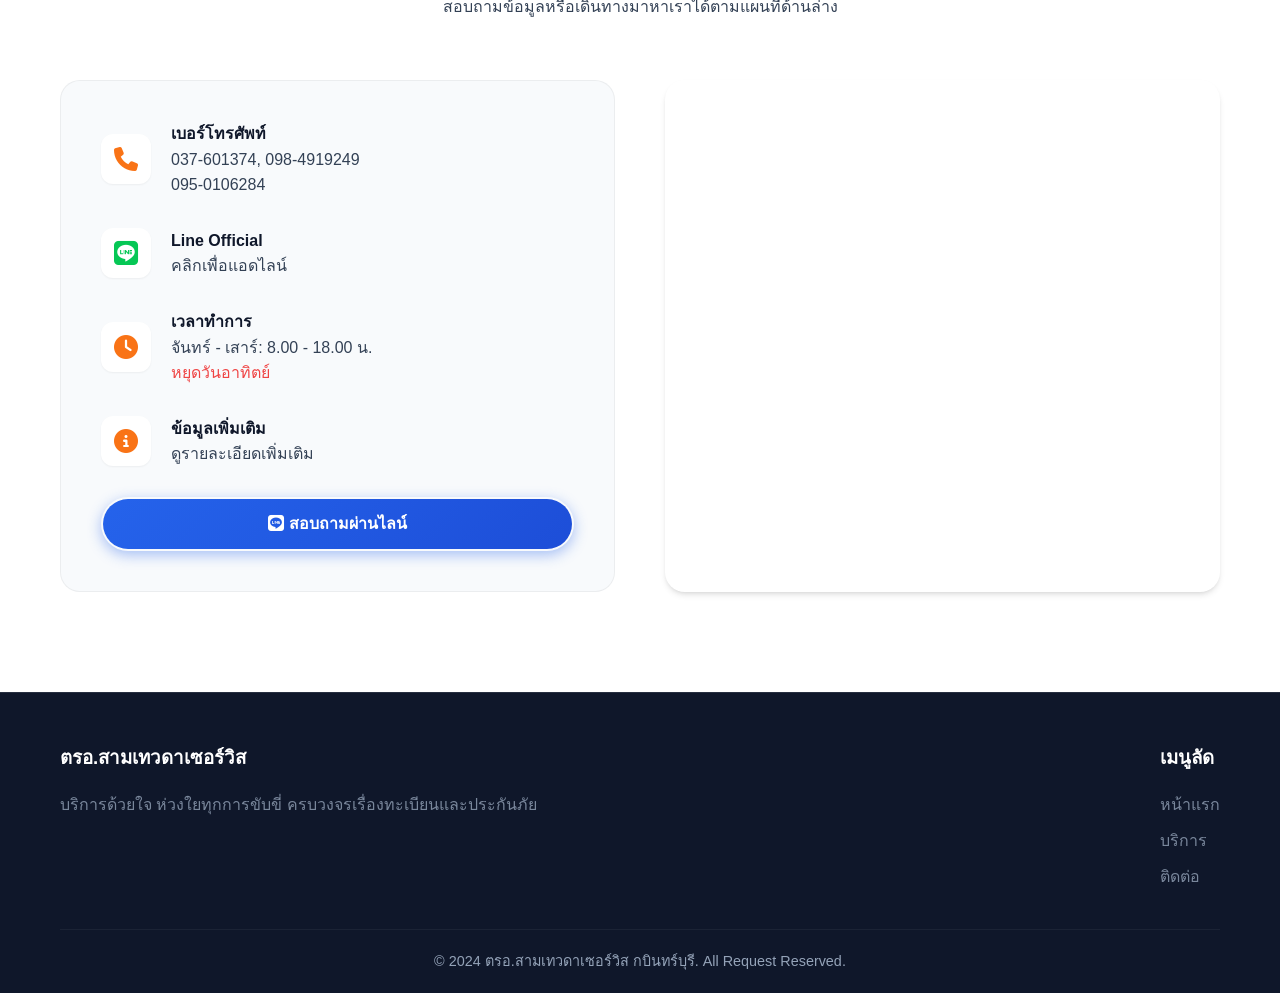
==== commit 5f2656e6: "chang telphone" ====
--- a/index.html
+++ b/index.html
@@ -60,7 +60,7 @@
                 <p>บริการครบวงจร ตรวจสภาพรถ ต่อทะเบียน พรบ. และประกันภัย<br>เปิดบริการ วันจันทร์ - วันเสาร์ 8.00 - 18.00
                     น.</p>
                 <div class="hero-buttons">
-                    <a href="tel:0984919249" class="btn btn-primary"><i class="fa-solid fa-phone"></i> โทรเลย</a>
+                    <a href="tel:037601374" class="btn btn-primary"><i class="fa-solid fa-phone"></i> โทรเลย</a>
                     <a href="#services" class="btn btn-outline">ดูบริการทั้งหมด</a>
                 </div>
             </div>
@@ -315,7 +315,7 @@
     </footer>
 
     <div class="sticky-footer">
-        <a href="tel:0984919249" class="sticky-btn call">
+        <a href="tel:037601374" class="sticky-btn call">
             <i class="fa-solid fa-phone"></i> โทรเลย
         </a>
         <a href="https://lin.ee/31rnvCD" target="_blank" class="sticky-btn line">
@@ -327,3 +327,4 @@
 </body>
 
 </html>
+
--- a/style.css
+++ b/style.css
@@ -166,7 +166,7 @@
 /* Hero Section */
 .hero {
     padding: 160px 0 100px;
-    background: linear-gradient(rgba(15, 23, 42, 0.8), rgba(15, 23, 42, 0.7)), url('../images/Banner.png');
+    background: linear-gradient(rgba(15, 23, 42, 0.8), rgba(15, 23, 42, 0.7)), url('Banner.png');
     background-size: cover;
     background-position: center;
     background-attachment: fixed;
@@ -599,4 +599,5 @@
 .sticky-btn.line {
     background: #06c755;
     box-shadow: 0 4px 10px rgba(6, 199, 85, 0.3);
-}+
+}
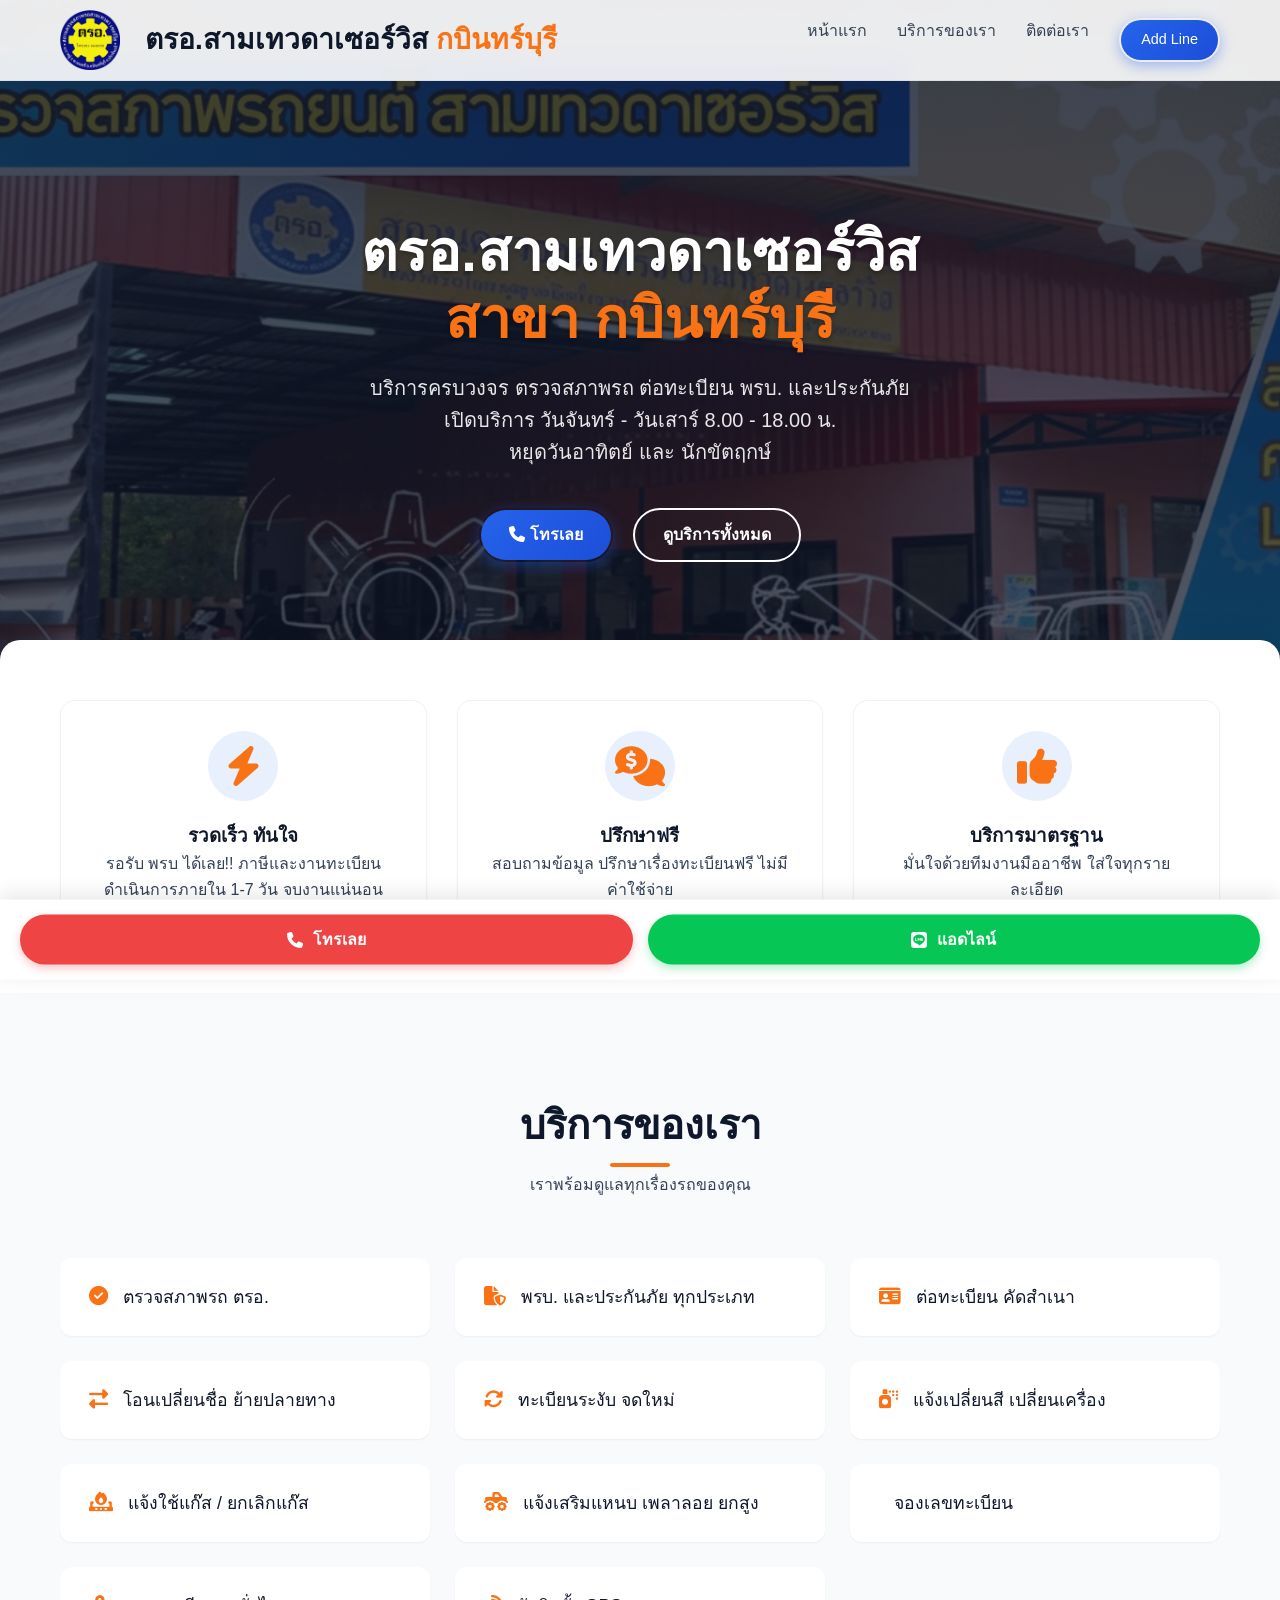
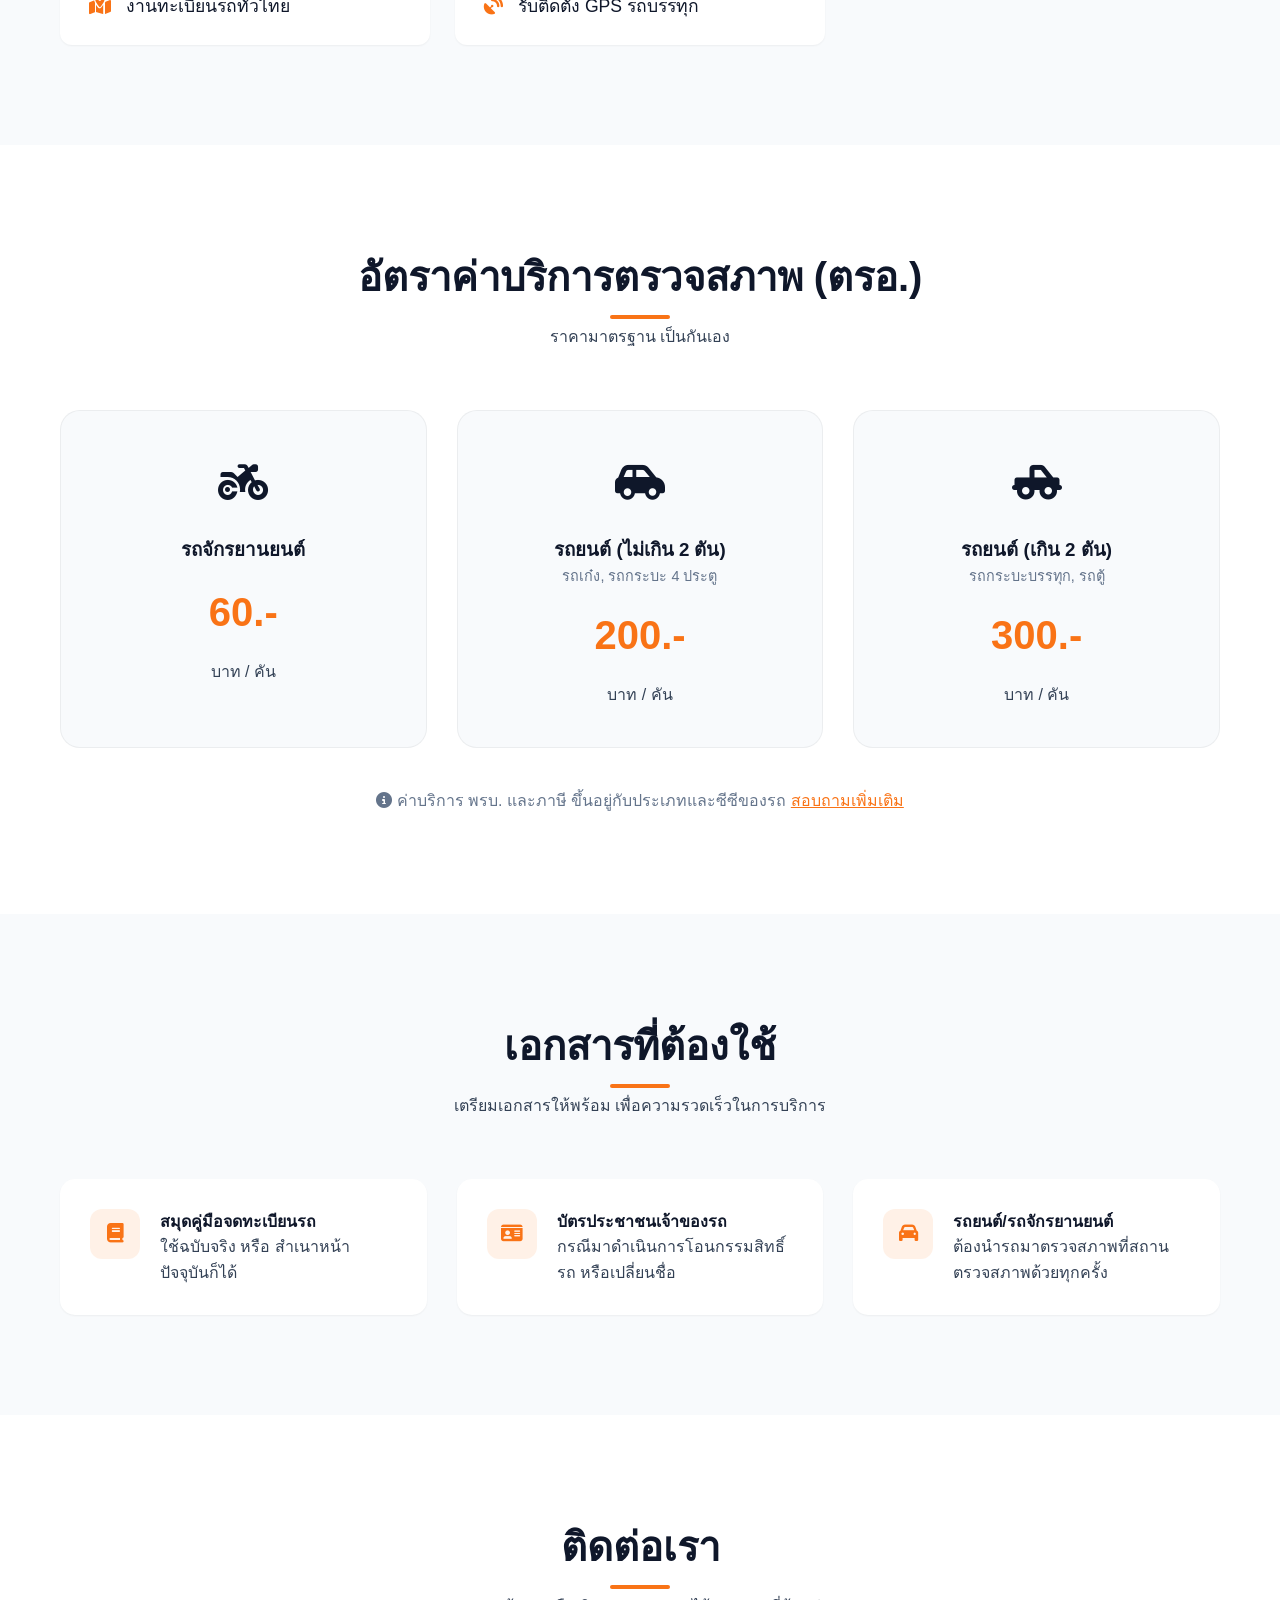
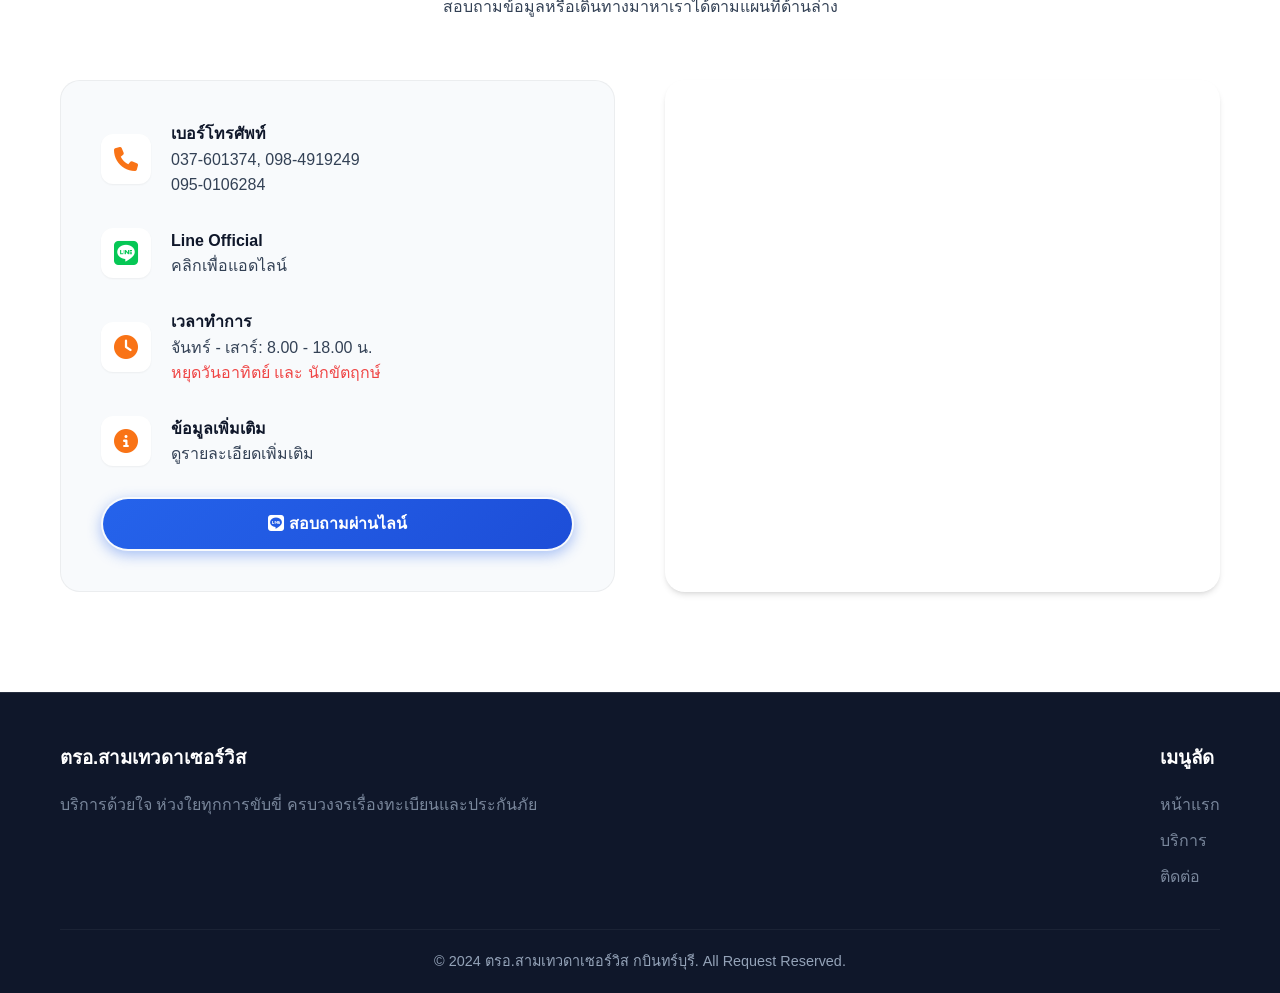
==== commit 7d440b1d: "chang deteil" ====
--- a/index.html
+++ b/index.html
@@ -5,7 +5,7 @@
     <meta charset="UTF-8">
     <meta name="viewport" content="width=device-width, initial-scale=1.0">
     <link rel="icon" href="Logo.png" type="image/png">
-    <title>ตรอ.สามเทวดาเซอร์วิส กบินทร์บุรี - สถานตรวจสภาพรถครบวงจร</title>
+    <title>ตรอ.สามเทวดาเซอร์วิส กบินทร์บุรี</title>
     <meta name="description"
         content="ตรอ.สามเทวดาเซอร์วิส กบินทร์บุรี บริการตรวจสภาพรถ พรบ. ประกันภัย ต่อทะเบียน โอน ย้าย ครบวงจร รวดเร็ว จริงใจ">
     <meta property="og:title" content="ตรอ.สามเทวดาเซอร์วิส กบินทร์บุรี - ตรวจสภาพรถ ต่อทะเบียน ครบวงจร">
@@ -56,9 +56,8 @@
     <section id="home" class="hero">
         <div class="container">
             <div class="hero-content">
-                <h1>ตรอ.สามเทวดาเซอร์วิส <br><span class="highlight">กบินทร์บุรี</span></h1>
-                <p>บริการครบวงจร ตรวจสภาพรถ ต่อทะเบียน พรบ. และประกันภัย<br>เปิดบริการ วันจันทร์ - วันเสาร์ 8.00 - 18.00
-                    น.</p>
+                <h1>ตรอ.สามเทวดาเซอร์วิส <br><span class="highlight">สาขา กบินทร์บุรี</span></h1>
+                <p>บริการครบวงจร ตรวจสภาพรถ ต่อทะเบียน พรบ. และประกันภัย<br>เปิดบริการ วันจันทร์ - วันเสาร์ 8.00 - 18.00 น.<br>หยุดวันอาทิตย์ และ นักขัตฤกษ์</p>
                 <div class="hero-buttons">
                     <a href="tel:037601374" class="btn btn-primary"><i class="fa-solid fa-phone"></i> โทรเลย</a>
                     <a href="#services" class="btn btn-outline">ดูบริการทั้งหมด</a>
@@ -76,7 +75,7 @@
                         <i class="fa-solid fa-bolt"></i>
                     </div>
                     <h3>รวดเร็ว ทันใจ</h3>
-                    <p>รอรับได้เลย หรือดำเนินการภายใน 1-10 วัน จบงานแน่นอน</p>
+                    <p>รอรับ พรบ ได้เลย!! ภาษีและงานทะเบียน ดำเนินการภายใน 1-7 วัน จบงานแน่นอน</p>
                 </div>
                 <div class="feature-card">
                     <div class="feature-icon">
@@ -252,7 +251,7 @@
                         <div class="contact-icon"><i class="fa-solid fa-clock"></i></div>
                         <div>
                             <h4>เวลาทำการ</h4>
-                            <p>จันทร์ - เสาร์: 8.00 - 18.00 น.<br><span style="color: #ef4444;">หยุดวันอาทิตย์</span>
+                            <p>จันทร์ - เสาร์: 8.00 - 18.00 น.<br><span style="color: #ef4444;">หยุดวันอาทิตย์ และ นักขัตฤกษ์</span>
                             </p>
                         </div>
                     </div>
@@ -328,3 +327,4 @@
 
 </html>
 
+
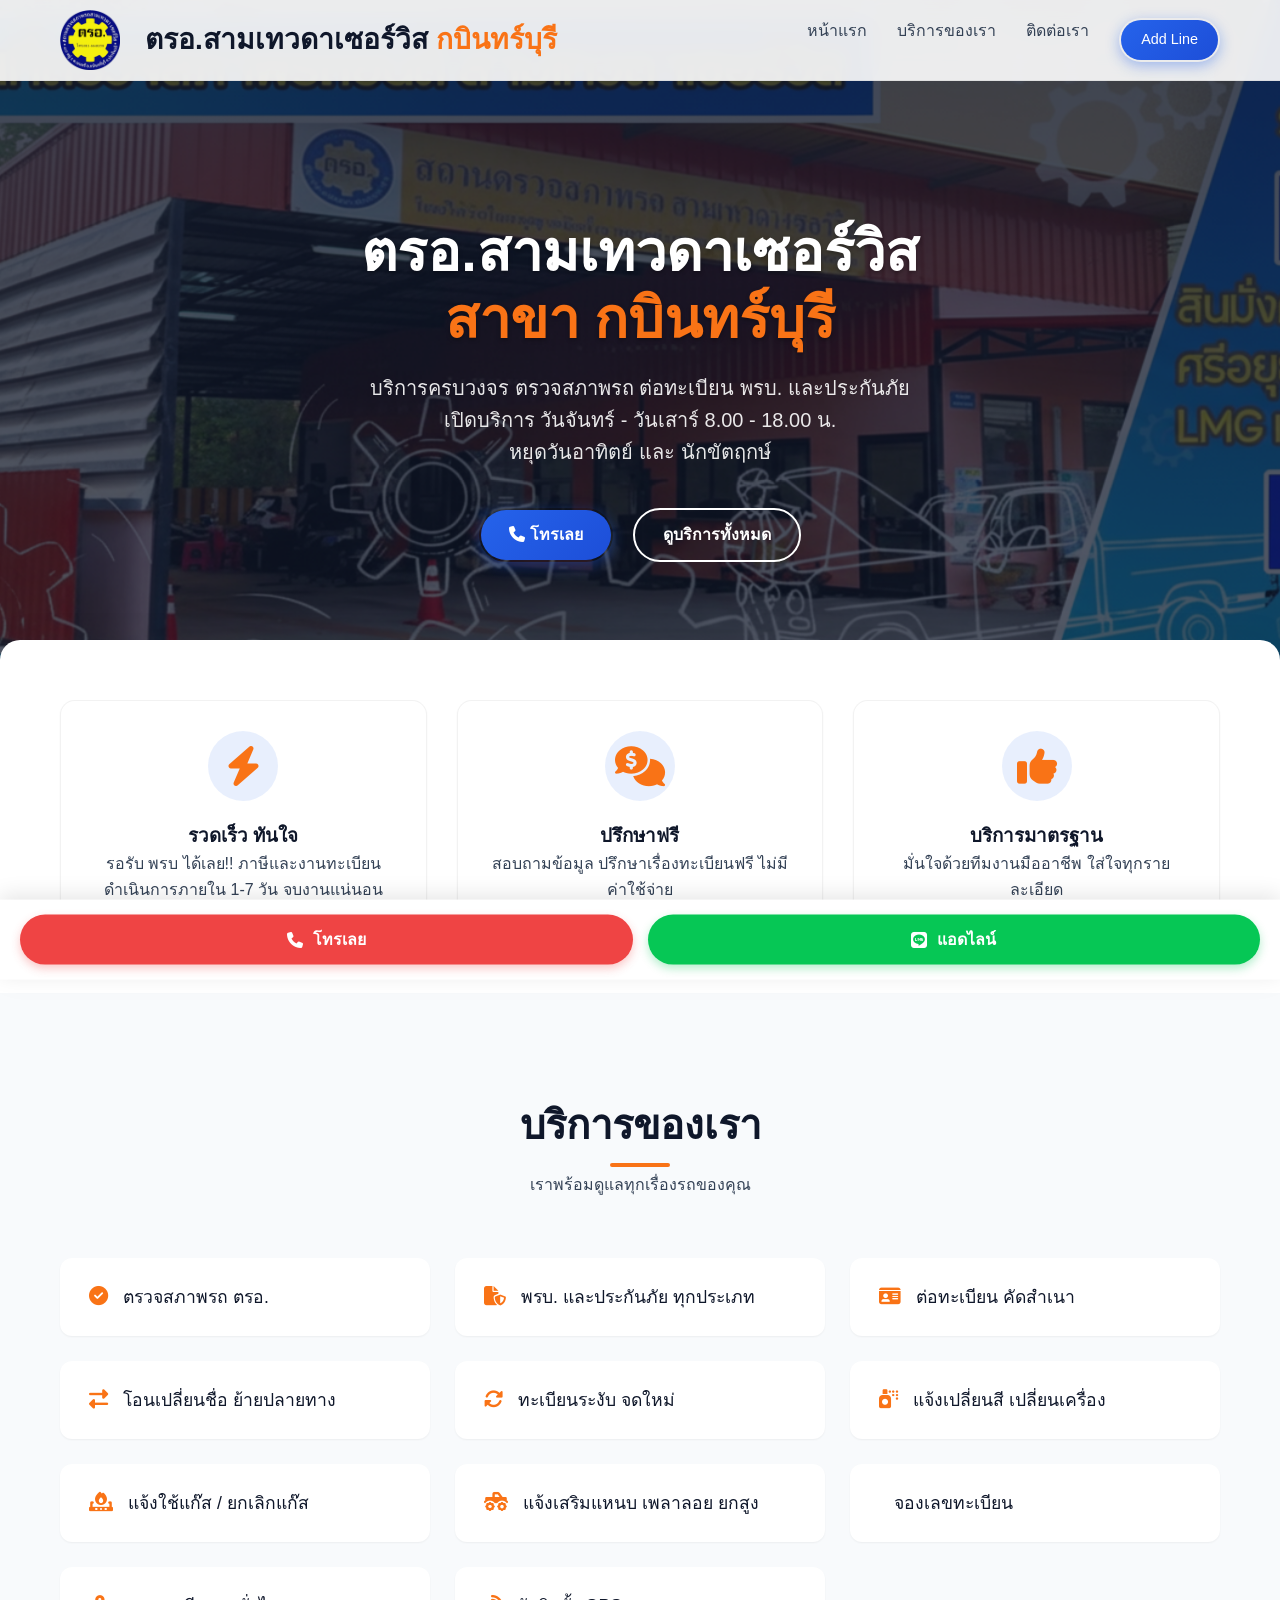
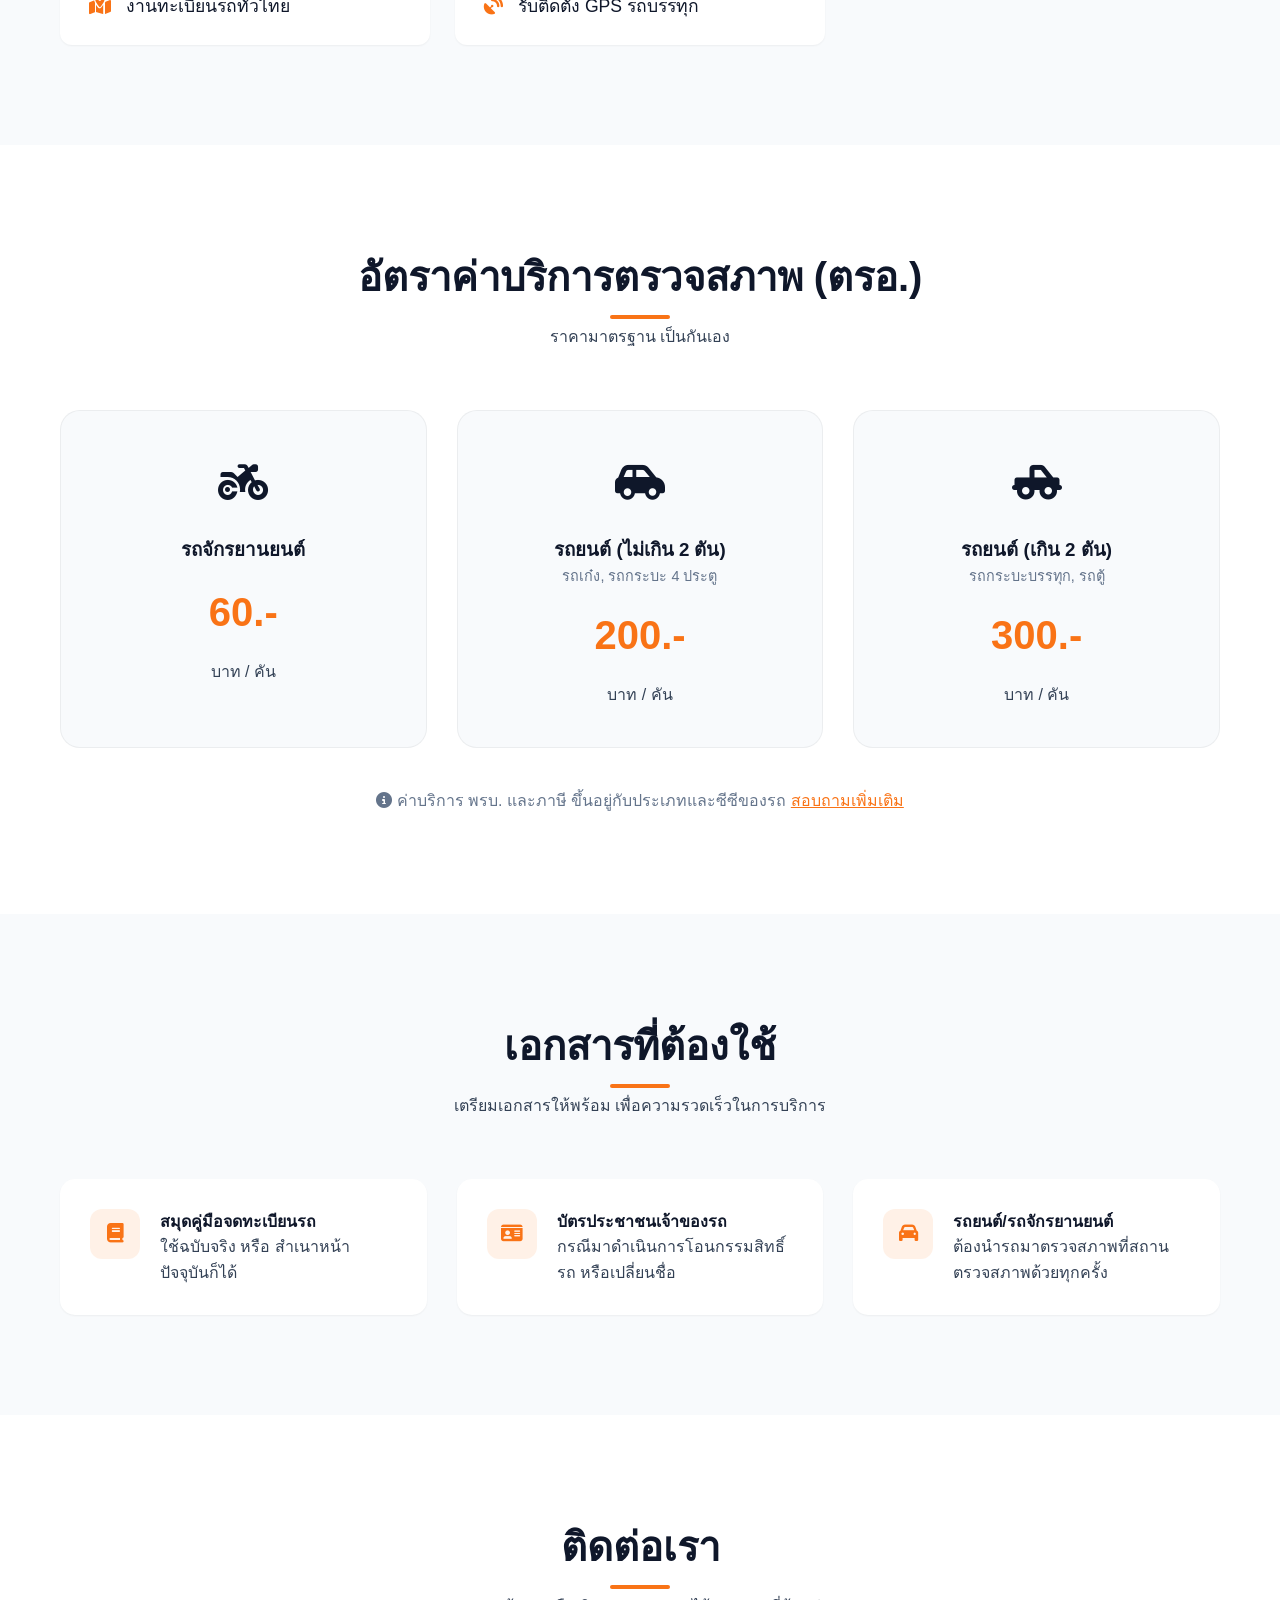
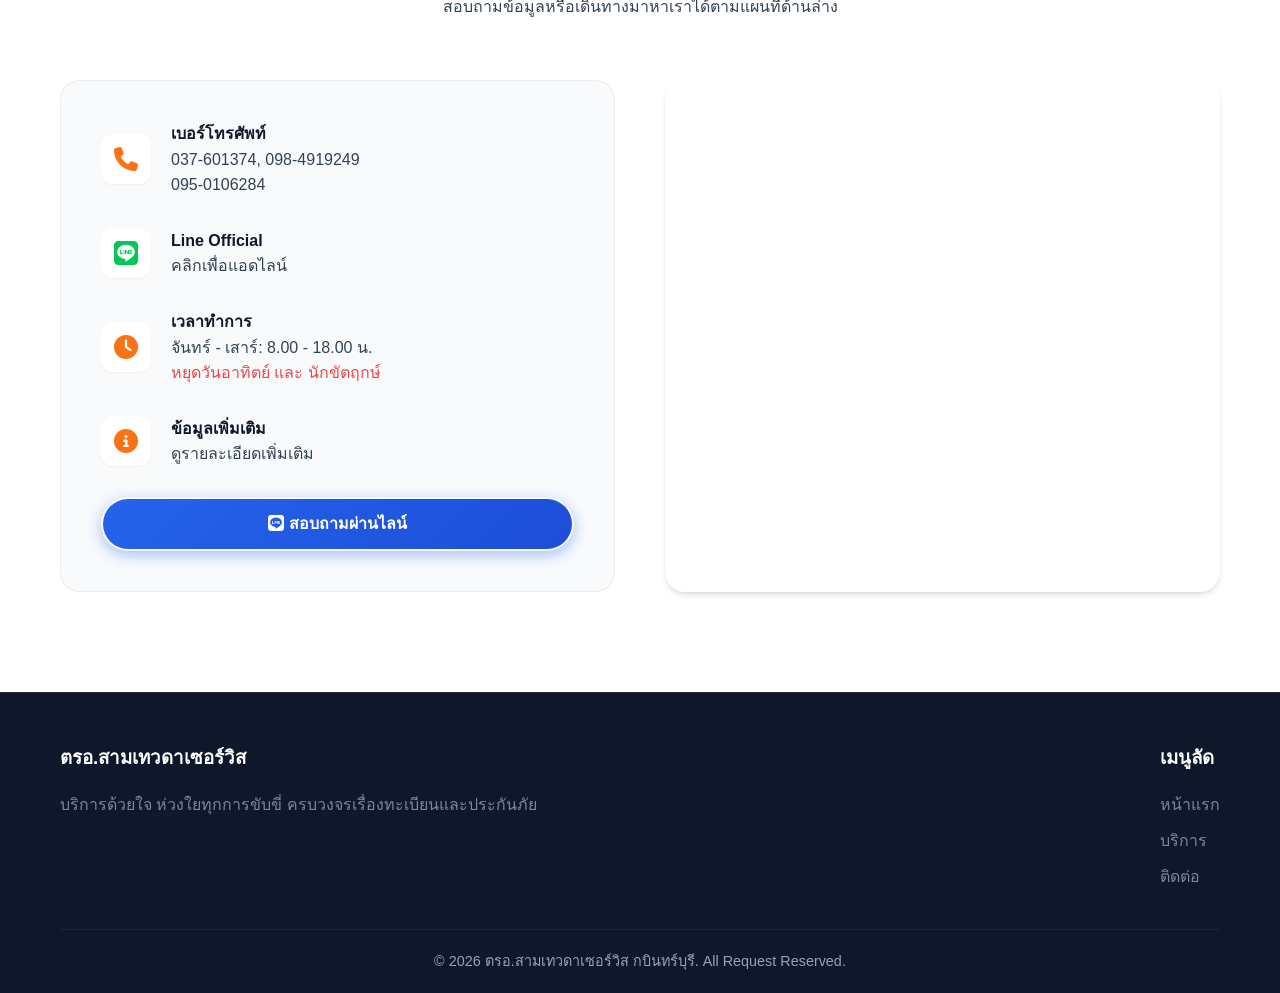
==== commit 804ebb07: "Update print statement from 'Hello' to 'Goodbye'" ====
--- a/index.html
+++ b/index.html
@@ -308,7 +308,7 @@
                 </div>
             </div>
             <div class="footer-bottom">
-                <p>&copy; 2024 ตรอ.สามเทวดาเซอร์วิส กบินทร์บุรี. All Request Reserved.</p>
+                <p>&copy; 2026 ตรอ.สามเทวดาเซอร์วิส กบินทร์บุรี. All Request Reserved.</p>
             </div>
         </div>
     </footer>
@@ -328,3 +328,4 @@
 </html>
 
 
+
--- a/style.css
+++ b/style.css
@@ -164,21 +164,54 @@
 }
 
 /* Hero Section */
+/* =========================
+   HERO SECTION (CROSS-DEVICE)
+   ========================= */
+
 .hero {
-    padding: 160px 0 100px;
-    background: linear-gradient(rgba(15, 23, 42, 0.8), rgba(15, 23, 42, 0.7)), url('Banner.png');
+    position: relative;
+    overflow: hidden;
+
+    /* padding */
+    padding: 160px 16px 100px;
+
+    /* height fix for mobile */
+    min-height: 80svh;     /* iOS 16+ */
+    min-height: 80vh;      /* fallback */
+
+    display: flex;
+    align-items: center;
+    justify-content: center;
+
+    text-align: center;
+    color: var(--white);
+}
+
+/* background layer */
+.hero::before {
+    content: "";
+    position: absolute;
+    inset: 0;
+
+    background:
+        linear-gradient(
+            rgba(15, 23, 42, 0.8),
+            rgba(15, 23, 42, 0.7)
+        ),
+        url("Banner.png");
+
     background-size: cover;
     background-position: center;
-    background-attachment: fixed;
-    color: var(--white);
-    text-align: center;
-    min-height: 80vh;
-    display: flex;
-    align-items: center;
-    position: relative;
-    overflow: hidden;
-}
-
+    background-repeat: no-repeat;
+
+    /* prevent iOS zoom bug */
+    transform: scale(1.03);
+    will-change: transform;
+
+    z-index: 0;
+}
+
+/* content layer */
 .hero-content {
     position: relative;
     z-index: 1;
@@ -186,31 +219,42 @@
     margin: 0 auto;
 }
 
+/* typography */
 .hero h1 {
-    font-size: 3.5rem;
+    font-size: clamp(2.2rem, 5vw, 3.5rem);
     line-height: 1.2;
     margin-bottom: 20px;
     color: var(--white);
-    text-shadow: 0 2px 4px rgba(0, 0, 0, 0.3);
+    text-shadow: 0 2px 4px rgba(0,0,0,.3);
 }
 
 .hero p {
-    font-size: 1.25rem;
+    font-size: clamp(1.05rem, 2.5vw, 1.25rem);
     margin-bottom: 40px;
     opacity: 0.9;
 }
 
+/* highlight */
 .highlight {
     color: var(--secondary-color);
     font-weight: 700;
 }
 
+/* buttons */
 .hero-buttons {
     display: flex;
     gap: 20px;
     justify-content: center;
     flex-wrap: wrap;
 }
+
+/* desktop enhancement */
+@media (min-width: 1024px) {
+    .hero::before {
+        transform: scale(1.08); /* subtle cinematic look */
+    }
+}
+
 
 /* Features/Highlights */
 .features {
@@ -601,3 +645,4 @@
     box-shadow: 0 4px 10px rgba(6, 199, 85, 0.3);
 
 }
+
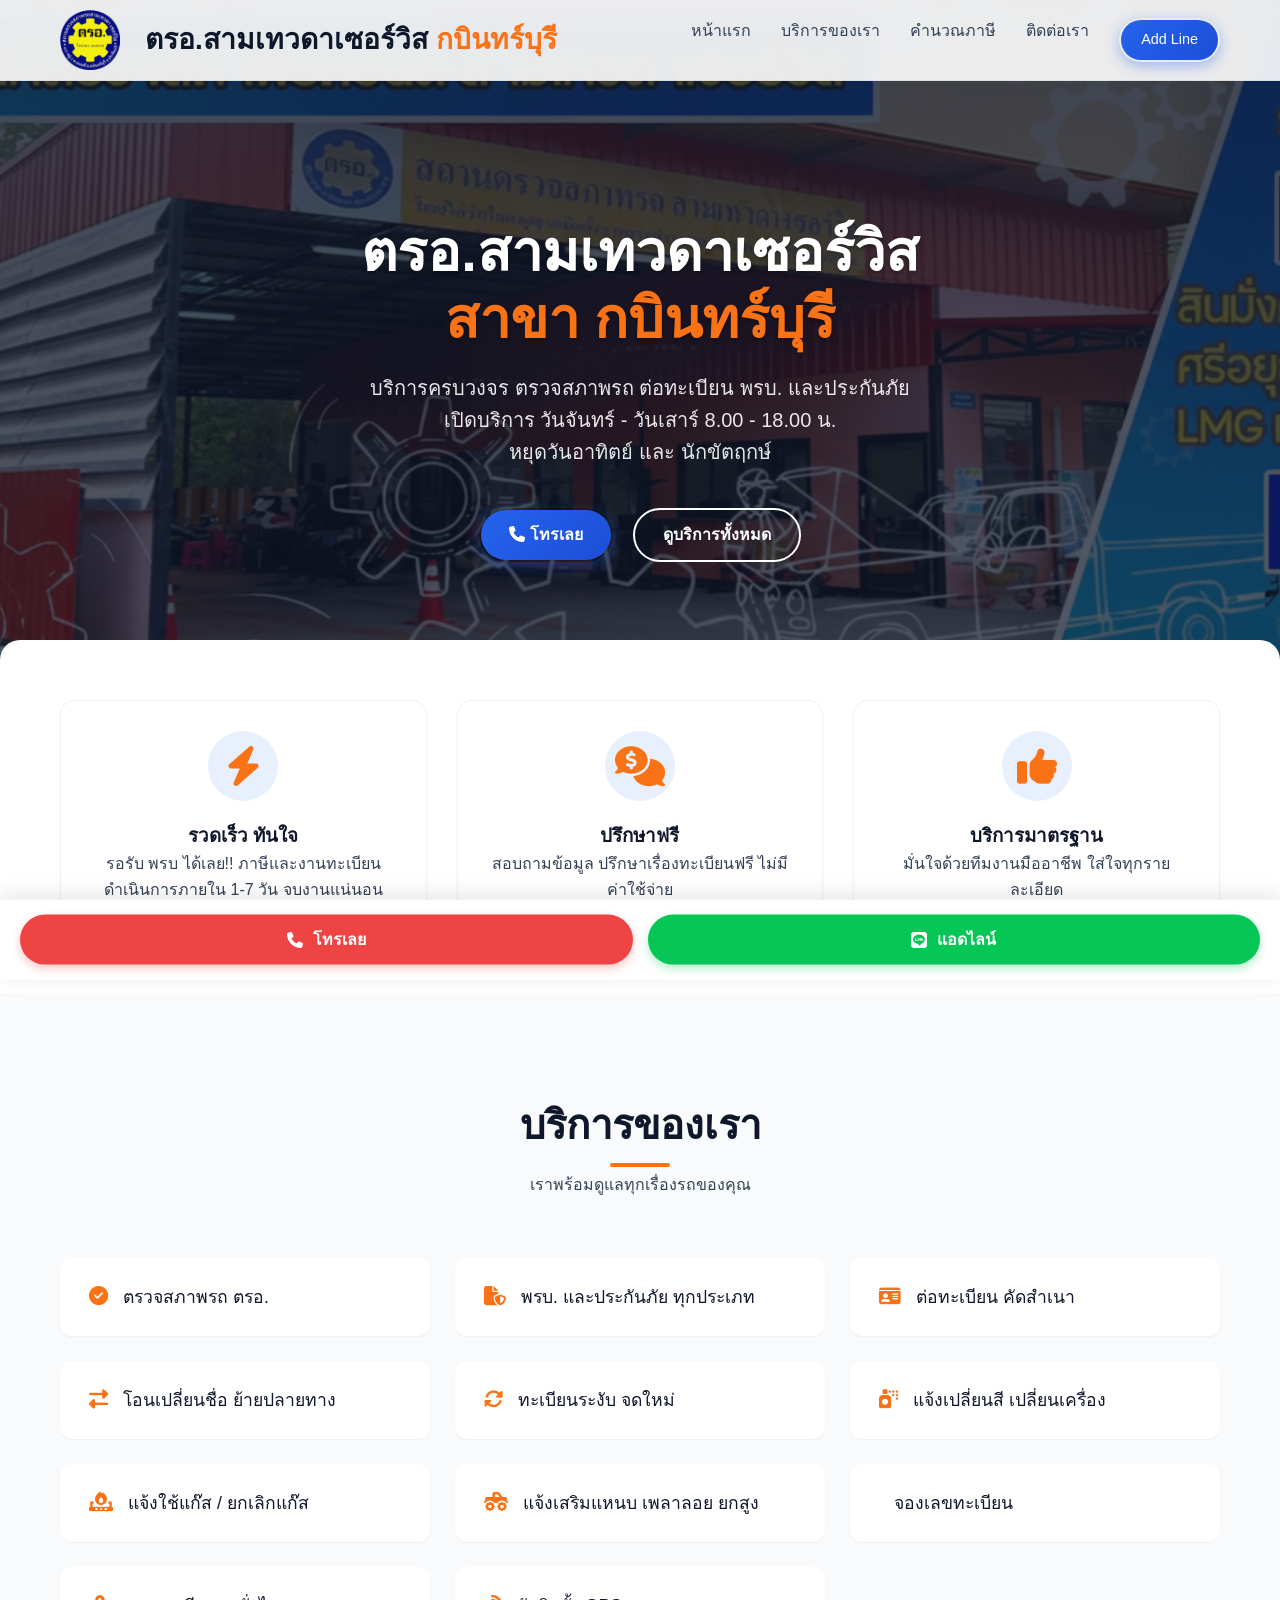
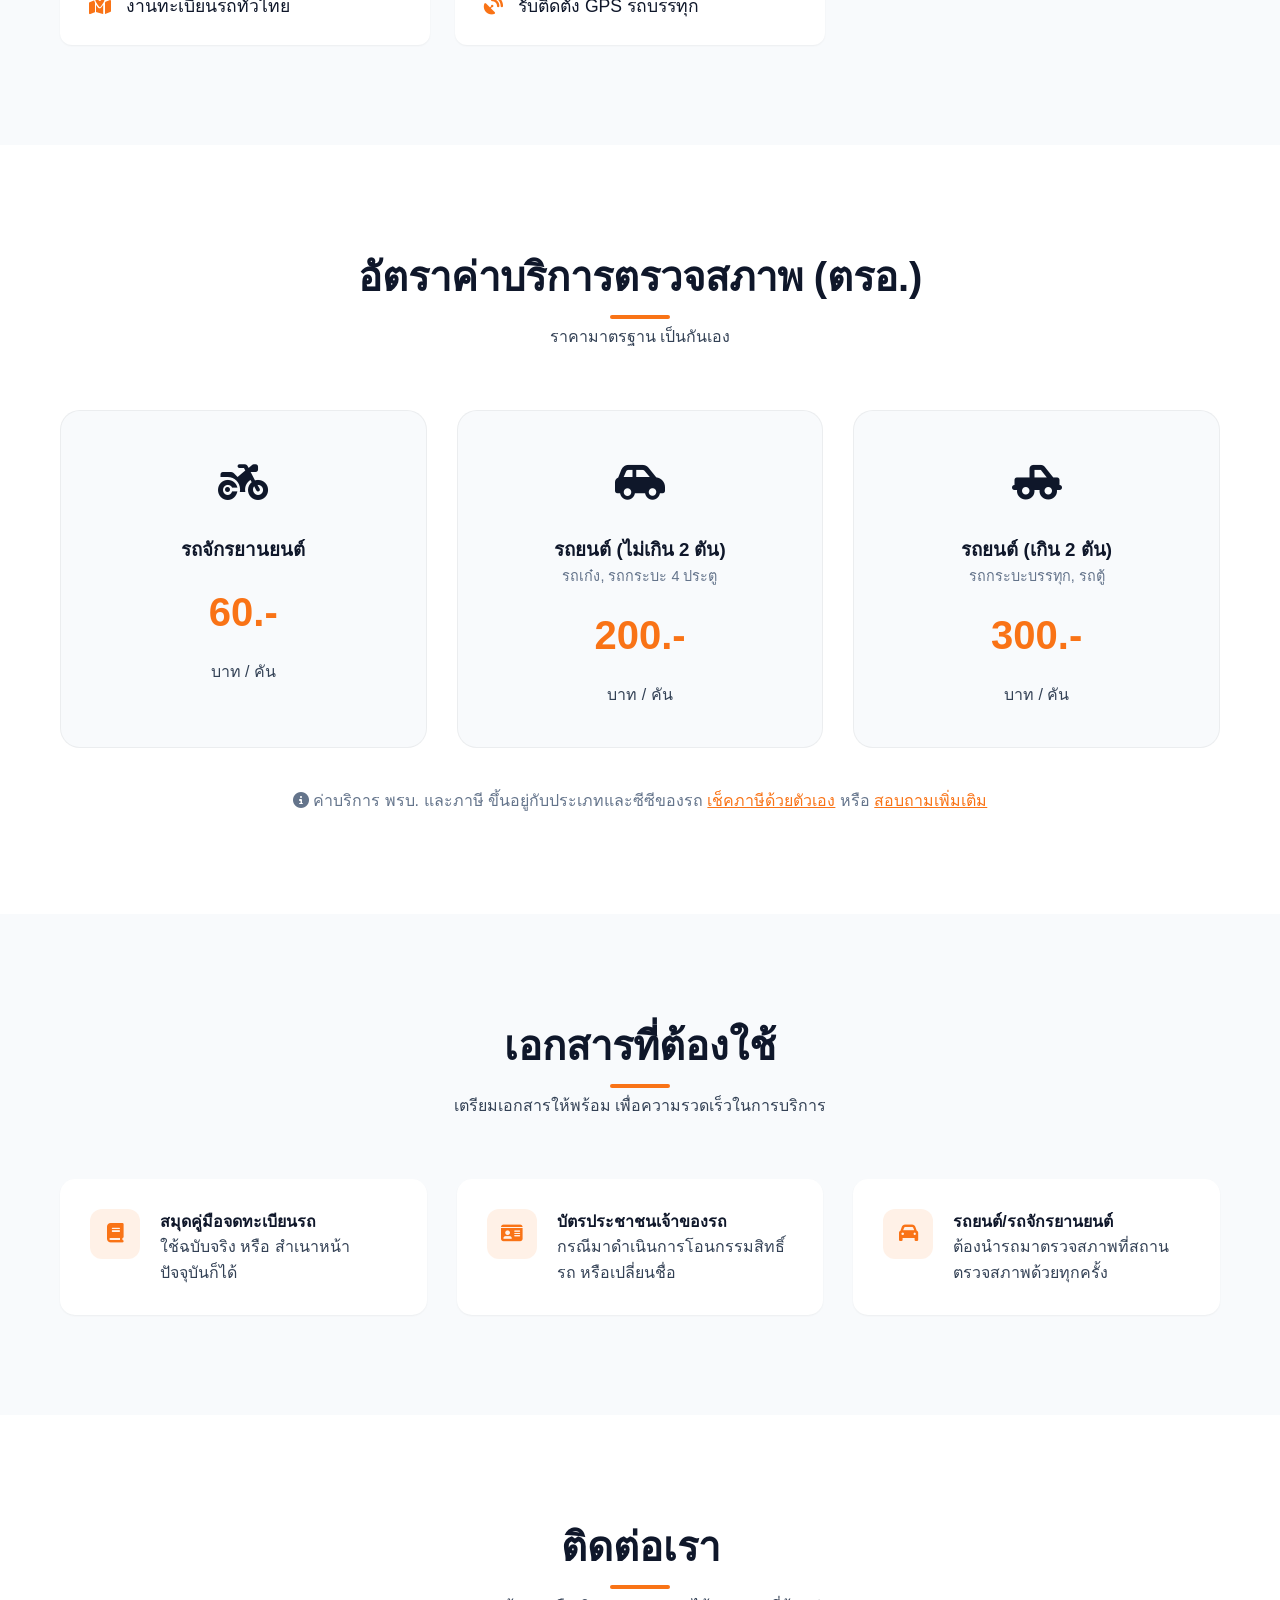
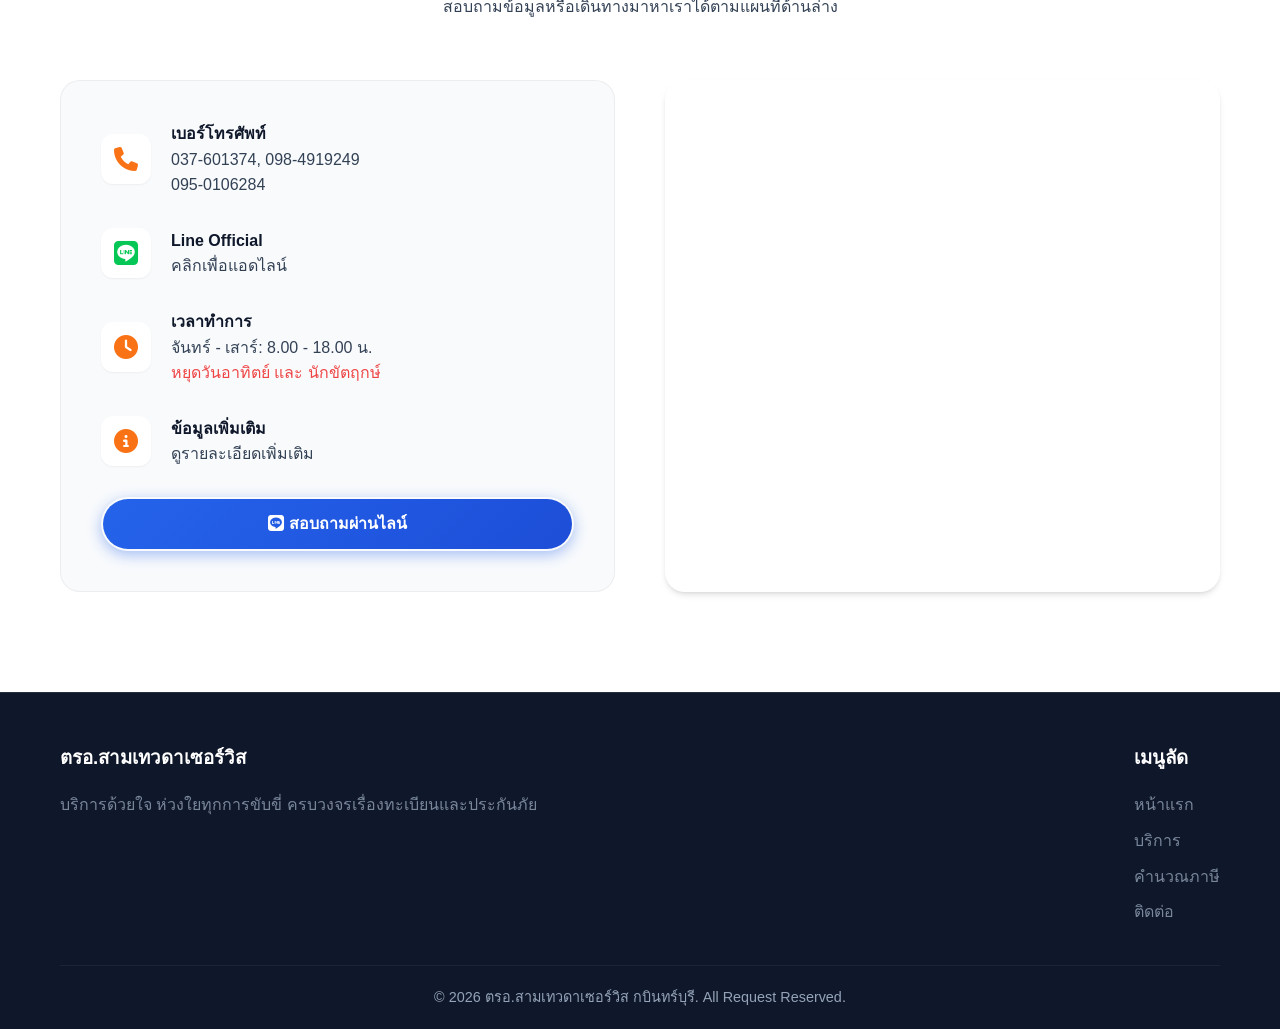
==== commit 048b81aa: "add tax procese" ====
--- a/index.html
+++ b/index.html
@@ -41,6 +41,7 @@
                 <ul class="nav-links">
                     <li><a href="#home">หน้าแรก</a></li>
                     <li><a href="#services">บริการของเรา</a></li>
+                    <li><a href="tax.html">คำนวณภาษี</a></li>
                     <li><a href="#contact">ติดต่อเรา</a></li>
                     <li><a href="https://lin.ee/31rnvCD" class="btn btn-primary"
                             style="padding: 8px 20px; font-size: 0.9rem;">Add Line</a></li>
@@ -57,7 +58,8 @@
         <div class="container">
             <div class="hero-content">
                 <h1>ตรอ.สามเทวดาเซอร์วิส <br><span class="highlight">สาขา กบินทร์บุรี</span></h1>
-                <p>บริการครบวงจร ตรวจสภาพรถ ต่อทะเบียน พรบ. และประกันภัย<br>เปิดบริการ วันจันทร์ - วันเสาร์ 8.00 - 18.00 น.<br>หยุดวันอาทิตย์ และ นักขัตฤกษ์</p>
+                <p>บริการครบวงจร ตรวจสภาพรถ ต่อทะเบียน พรบ. และประกันภัย<br>เปิดบริการ วันจันทร์ - วันเสาร์ 8.00 - 18.00
+                    น.<br>หยุดวันอาทิตย์ และ นักขัตฤกษ์</p>
                 <div class="hero-buttons">
                     <a href="tel:037601374" class="btn btn-primary"><i class="fa-solid fa-phone"></i> โทรเลย</a>
                     <a href="#services" class="btn btn-outline">ดูบริการทั้งหมด</a>
@@ -184,7 +186,9 @@
             </div>
             <div style="text-align: center; margin-top: 40px;">
                 <p style="color: #64748b;"><i class="fa-solid fa-circle-info"></i> ค่าบริการ พรบ. และภาษี
-                    ขึ้นอยู่กับประเภทและซีซีของรถ <a href="#contact"
+                    ขึ้นอยู่กับประเภทและซีซีของรถ <a href="tax.html"
+                        style="color: var(--secondary-color); text-decoration: underline;">เช็คภาษีด้วยตัวเอง</a> หรือ
+                    <a href="#contact"
                         style="color: var(--secondary-color); text-decoration: underline;">สอบถามเพิ่มเติม</a></p>
             </div>
         </div>
@@ -251,7 +255,8 @@
                         <div class="contact-icon"><i class="fa-solid fa-clock"></i></div>
                         <div>
                             <h4>เวลาทำการ</h4>
-                            <p>จันทร์ - เสาร์: 8.00 - 18.00 น.<br><span style="color: #ef4444;">หยุดวันอาทิตย์ และ นักขัตฤกษ์</span>
+                            <p>จันทร์ - เสาร์: 8.00 - 18.00 น.<br><span style="color: #ef4444;">หยุดวันอาทิตย์ และ
+                                    นักขัตฤกษ์</span>
                             </p>
                         </div>
                     </div>
@@ -303,6 +308,7 @@
                     <ul style="list-style: none; opacity: 0.8;">
                         <li style="margin-bottom: 10px;"><a href="#home">หน้าแรก</a></li>
                         <li style="margin-bottom: 10px;"><a href="#services">บริการ</a></li>
+                        <li style="margin-bottom: 10px;"><a href="tax.html">คำนวณภาษี</a></li>
                         <li><a href="#contact">ติดต่อ</a></li>
                     </ul>
                 </div>
@@ -326,6 +332,3 @@
 </body>
 
 </html>
-
-
-
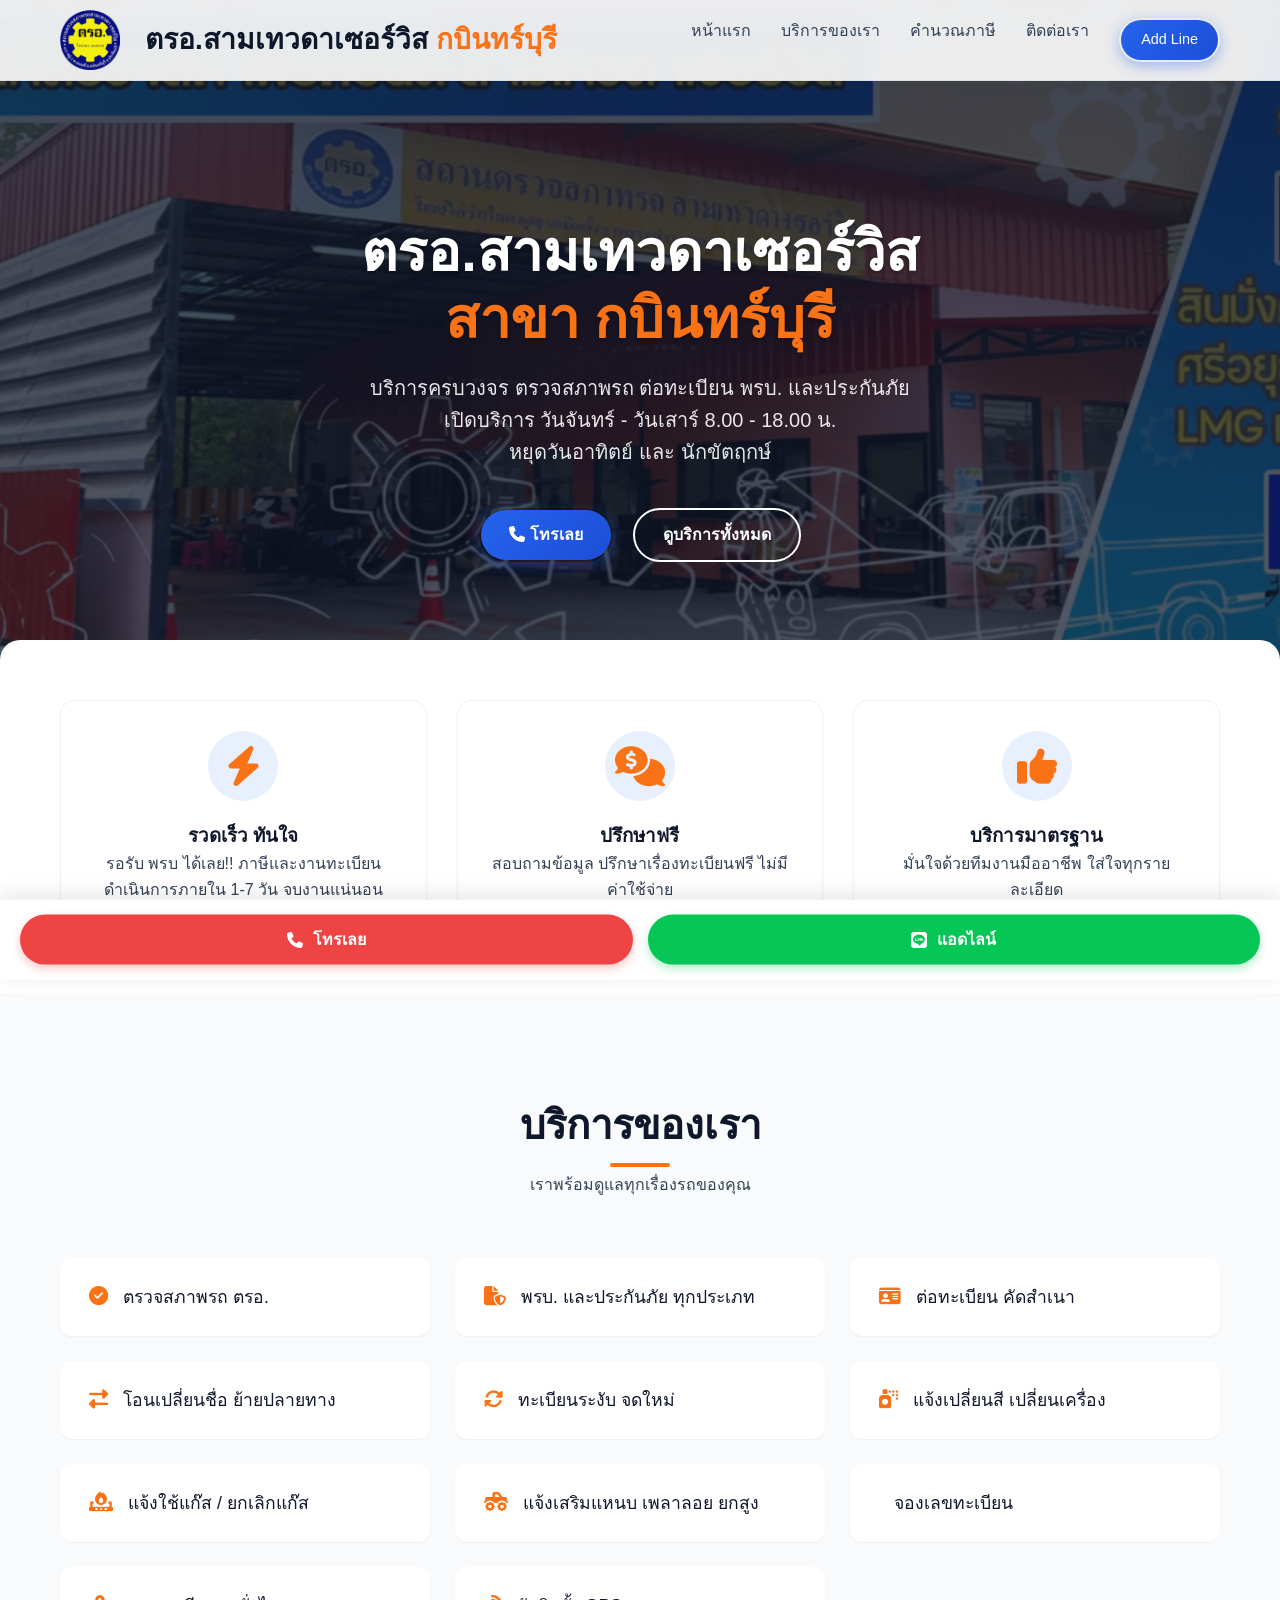
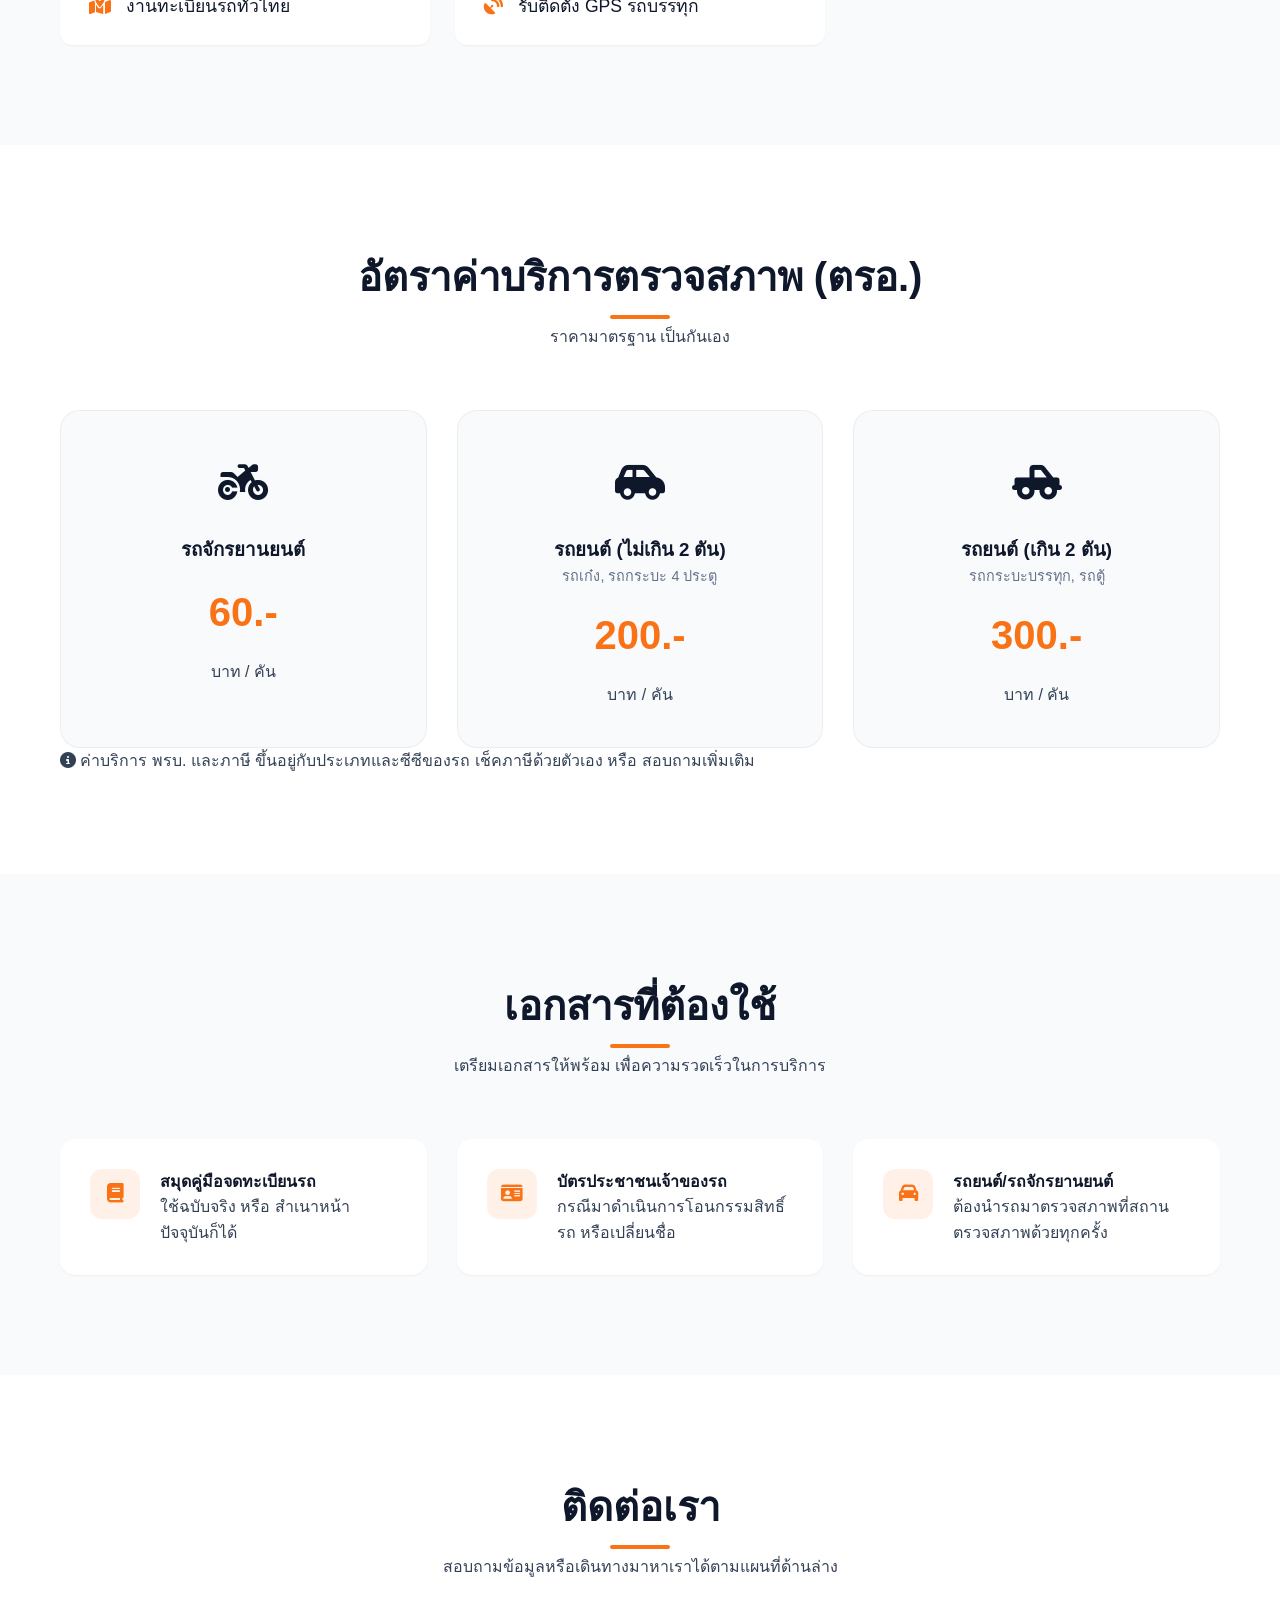
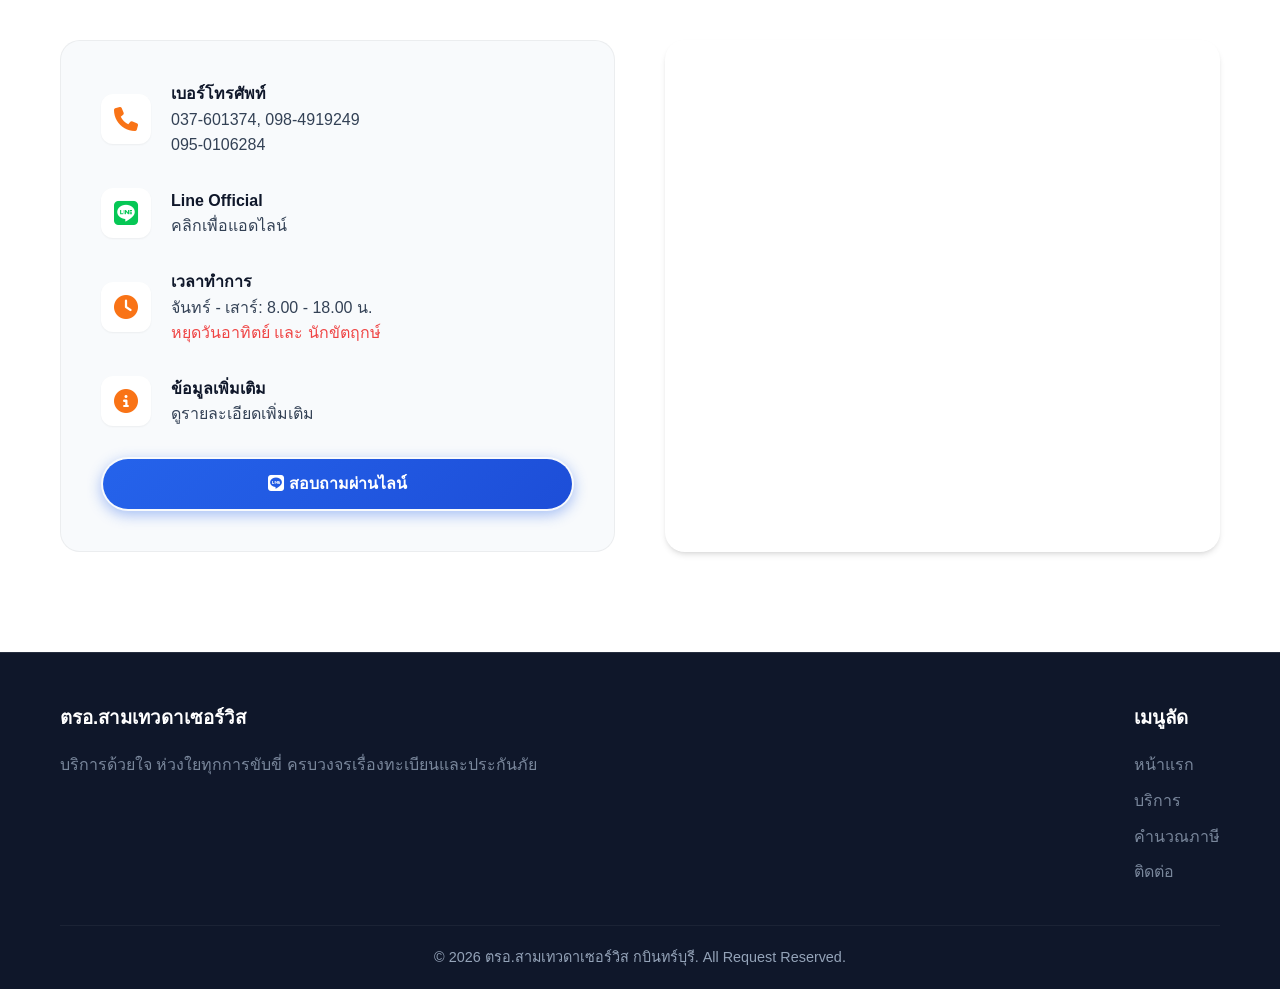
==== commit 3971fa66: "Update index.html" ====
--- a/index.html
+++ b/index.html
@@ -25,6 +25,8 @@
 
     <!-- Custom CSS -->
     <link rel="stylesheet" href="style.css">
+
+    <meta name="google-site-verification" content="iVs_lBbbHqnuGxMQqmY4tjaFPxt7o1ecyrHVI2_scRo" />
 </head>
 
 <body>
@@ -184,14 +186,13 @@
                     <div class="price-unit">บาท / คัน</div>
                 </div>
             </div>
-            <div style="text-align: center; margin-top: 40px;">
-                <p style="color: #64748b;"><i class="fa-solid fa-circle-info"></i> ค่าบริการ พรบ. และภาษี
-                    ขึ้นอยู่กับประเภทและซีซีของรถ <a href="tax.html"
-                        style="color: var(--secondary-color); text-decoration: underline;">เช็คภาษีด้วยตัวเอง</a> หรือ
-                    <a href="#contact"
-                        style="color: var(--secondary-color); text-decoration: underline;">สอบถามเพิ่มเติม</a></p>
-            </div>
-        </div>
+           <div class="info-highlight">
+            <p><i class="fa-solid fa-circle-info"></i> ค่าบริการ พรบ. และภาษี
+                ขึ้นอยู่กับประเภทและซีซีของรถ <a href="tax.html">เช็คภาษีด้วยตัวเอง</a> หรือ
+                <a href="#contact">สอบถามเพิ่มเติม</a>
+            </p>
+        </div>
+        
     </section>
 
     <!-- FAQ Section -->
@@ -332,3 +333,5 @@
 </body>
 
 </html>
+
+
